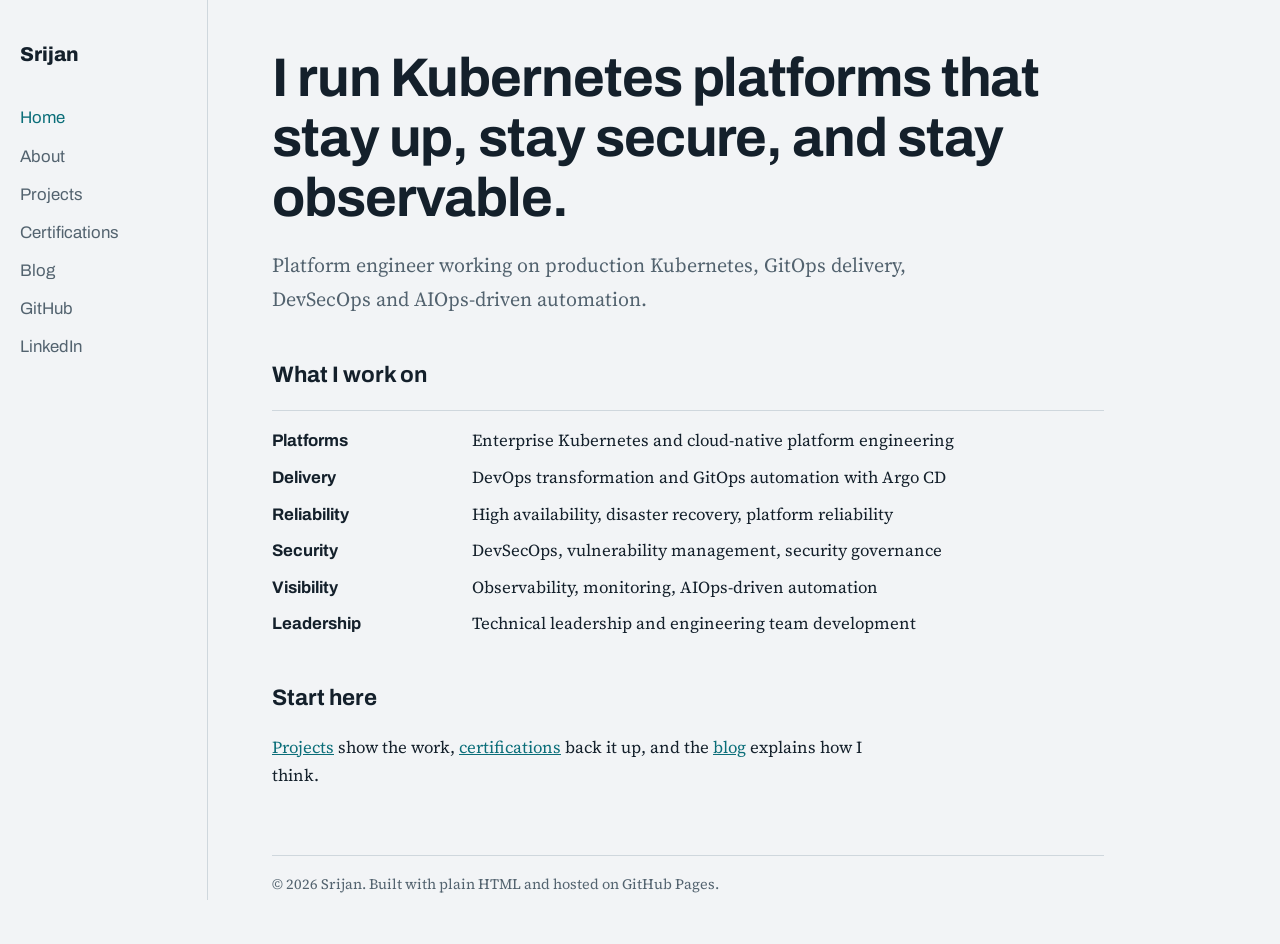
==== index.html @ 69134b44 "srijan-site" ====
<!DOCTYPE html>
<html lang="en"><head><meta charset="UTF-8"><meta name="viewport" content="width=device-width, initial-scale=1">
<title>Home | Srijan</title><meta name="description" content="Srijan: platform engineer focused on Kubernetes, GitOps, DevSecOps and observability.">
<link rel="preconnect" href="https://fonts.googleapis.com"><link rel="preconnect" href="https://fonts.gstatic.com" crossorigin>
<link href="https://fonts.googleapis.com/css2?family=Archivo:wght@500;700;800&family=Source+Serif+4:wght@400;600&display=swap" rel="stylesheet">
<link rel="stylesheet" href="css/style.css"></head><body>
<nav aria-label="Main"><a class="name" href="index.html">Srijan</a>
<a href="index.html" aria-current="page">Home</a><a href="about.html">About</a><a href="projects.html">Projects</a><a href="certifications.html">Certifications</a><a href="blog/kubernetes-production-upgrade.html">Blog</a>
<a href="https://github.com/srijanb40">GitHub</a><a href="https://www.linkedin.com/in/YOUR-PROFILE">LinkedIn</a></nav><main>
<h1>I run Kubernetes platforms that stay up, stay secure, and stay observable.</h1>
<p class="lead">Platform engineer working on production Kubernetes, GitOps delivery, DevSecOps and AIOps-driven automation.</p>
<h2>What I work on</h2>
<dl>
<dt>Platforms</dt><dd>Enterprise Kubernetes and cloud-native platform engineering</dd>
<dt>Delivery</dt><dd>DevOps transformation and GitOps automation with Argo CD</dd>
<dt>Reliability</dt><dd>High availability, disaster recovery, platform reliability</dd>
<dt>Security</dt><dd>DevSecOps, vulnerability management, security governance</dd>
<dt>Visibility</dt><dd>Observability, monitoring, AIOps-driven automation</dd>
<dt>Leadership</dt><dd>Technical leadership and engineering team development</dd>
</dl>
<h2>Start here</h2>
<p><a href="projects.html">Projects</a> show the work, <a href="certifications.html">certifications</a> back it up, and the <a href="blog/kubernetes-production-upgrade.html">blog</a> explains how I think.</p>
<footer>© 2026 Srijan. Built with plain HTML and hosted on GitHub Pages.</footer></main></body></html>
---- css/style.css ----
:root{--bg:#f2f4f6;--ink:#14202b;--mute:#53636f;--line:#cfd7dd;--accent:#0b6e79;--panel:#fff}
@media (prefers-color-scheme:dark){:root{--bg:#10181f;--ink:#e6edf2;--mute:#9aabb8;--line:#2a3944;--accent:#4fc3cf;--panel:#17222b}}
*{box-sizing:border-box}
html{scroll-padding-top:1rem}
body{margin:0;background:var(--bg);color:var(--ink);font:1.05rem/1.7 "Source Serif 4",Georgia,serif;display:grid;grid-template-columns:13rem minmax(0,1fr);min-height:100vh}
h1,h2,h3,nav,.meta{font-family:"Archivo","Helvetica Neue",Arial,sans-serif}
nav{position:sticky;top:0;align-self:start;height:100vh;padding:2rem 1.25rem;border-right:1px solid var(--line)}
nav .name{font-weight:800;font-size:1.25rem;display:block;margin-bottom:1.5rem;color:var(--ink);text-decoration:none}
nav a{display:block;padding:.3rem 0;color:var(--mute);text-decoration:none}
nav a:hover,nav a[aria-current]{color:var(--accent)}
nav a:focus-visible,a:focus-visible{outline:2px solid var(--accent);outline-offset:2px}
main{padding:3rem clamp(1.25rem,5vw,4rem);max-width:60rem}
h1{font-size:clamp(2rem,5vw,3.4rem);line-height:1.1;margin:0 0 1rem;letter-spacing:-.02em}
h2{font-size:1.4rem;margin:2.5rem 0 .75rem}
h3{font-size:1.1rem;margin:0 0 .25rem}
p,li{max-width:68ch}
a{color:var(--accent)}
.lead{font-size:1.25rem;color:var(--mute)}
dl{display:grid;grid-template-columns:11rem 1fr;gap:.5rem 1.5rem;border-top:1px solid var(--line);padding-top:1rem}
dt{font-family:"Archivo",sans-serif;font-weight:700}dd{margin:0}
.item{padding:1rem 0;border-top:1px solid var(--line)}
.item p{margin:.2rem 0}
.meta{color:var(--mute);font-size:.9rem}
.tags span{display:inline-block;margin:.15rem .4rem .15rem 0;padding:.05rem .5rem;border:1px solid var(--line);border-radius:3px;font:.85rem "Archivo",sans-serif}
pre{background:var(--panel);border:1px solid var(--line);padding:1rem;overflow-x:auto;font-size:.9rem}
code{font-family:ui-monospace,Menlo,Consolas,monospace}
footer{margin-top:4rem;padding-top:1rem;border-top:1px solid var(--line);color:var(--mute);font-size:.9rem}
@media (max-width:720px){body{display:block}nav{position:static;height:auto;border:0;border-bottom:1px solid var(--line);display:flex;flex-wrap:wrap;gap:.25rem 1rem;padding:1rem}nav .name{width:100%;margin:0}dl{grid-template-columns:1fr}}
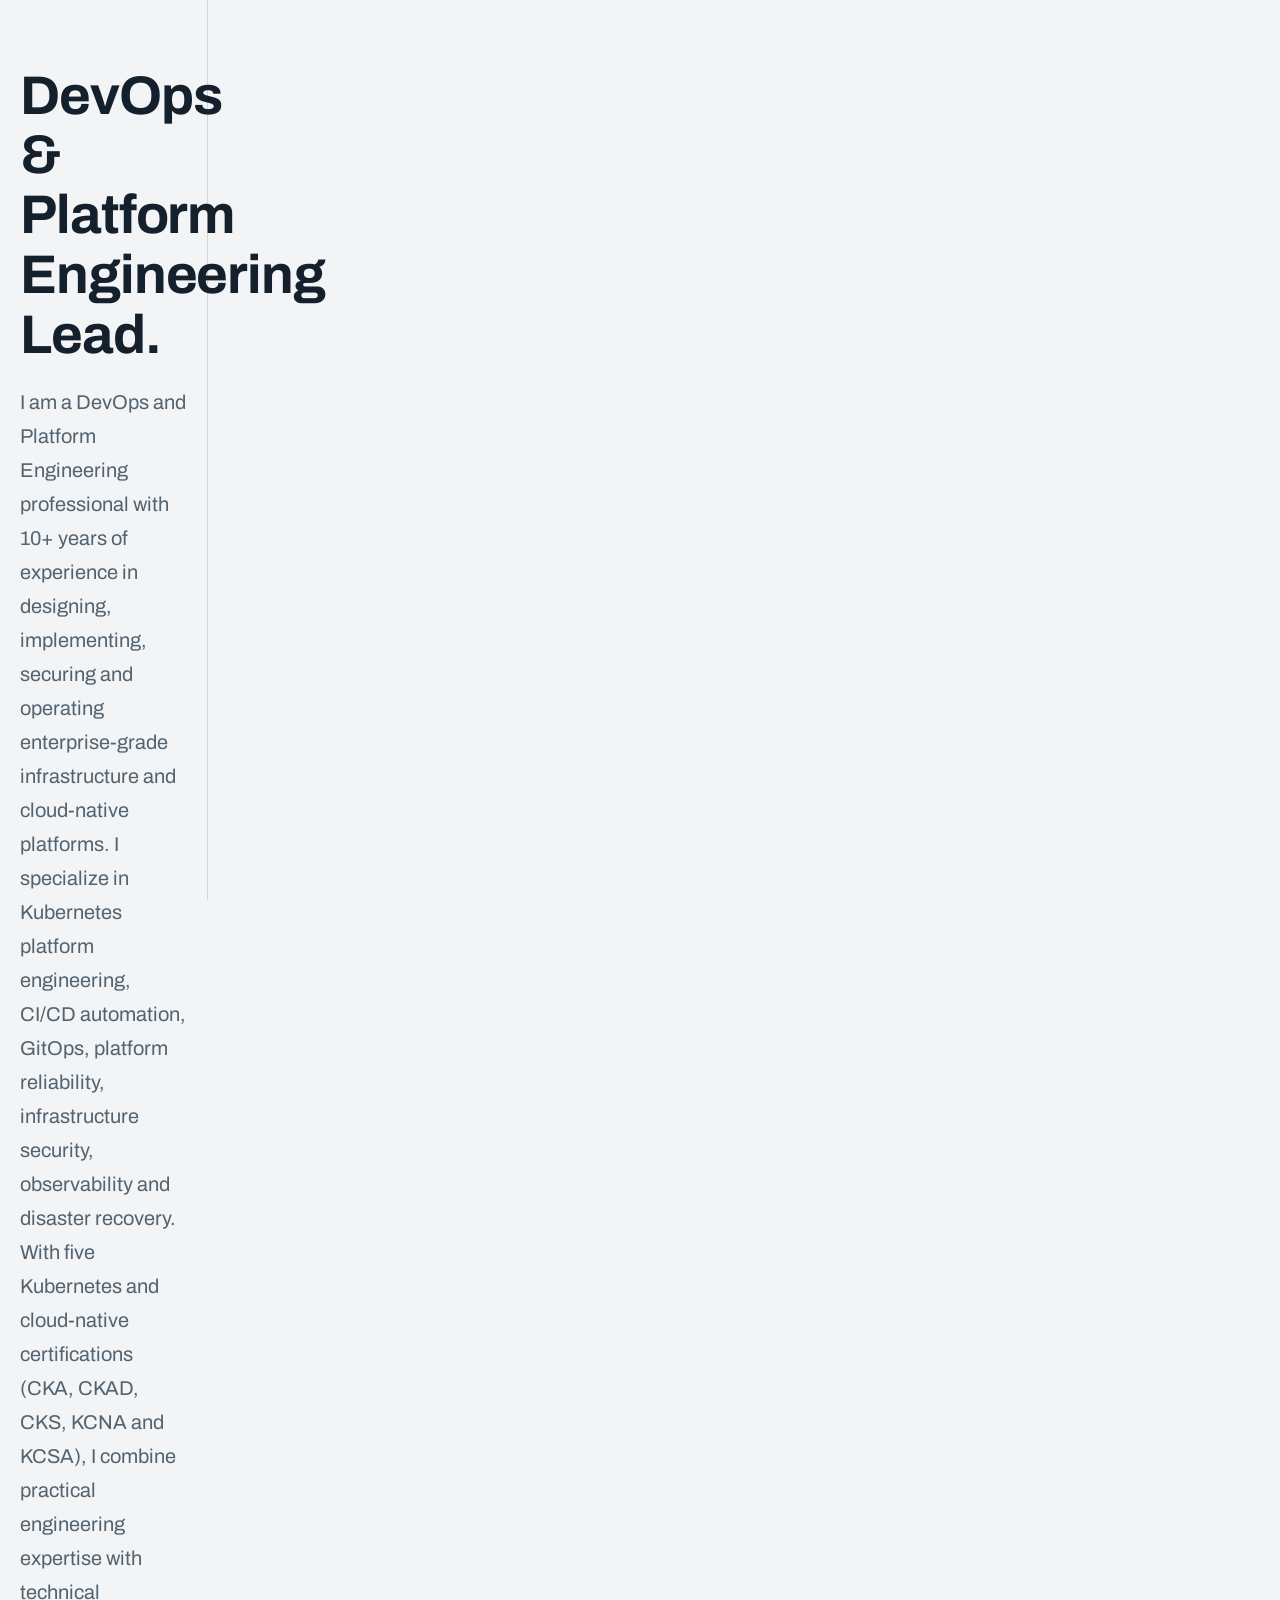
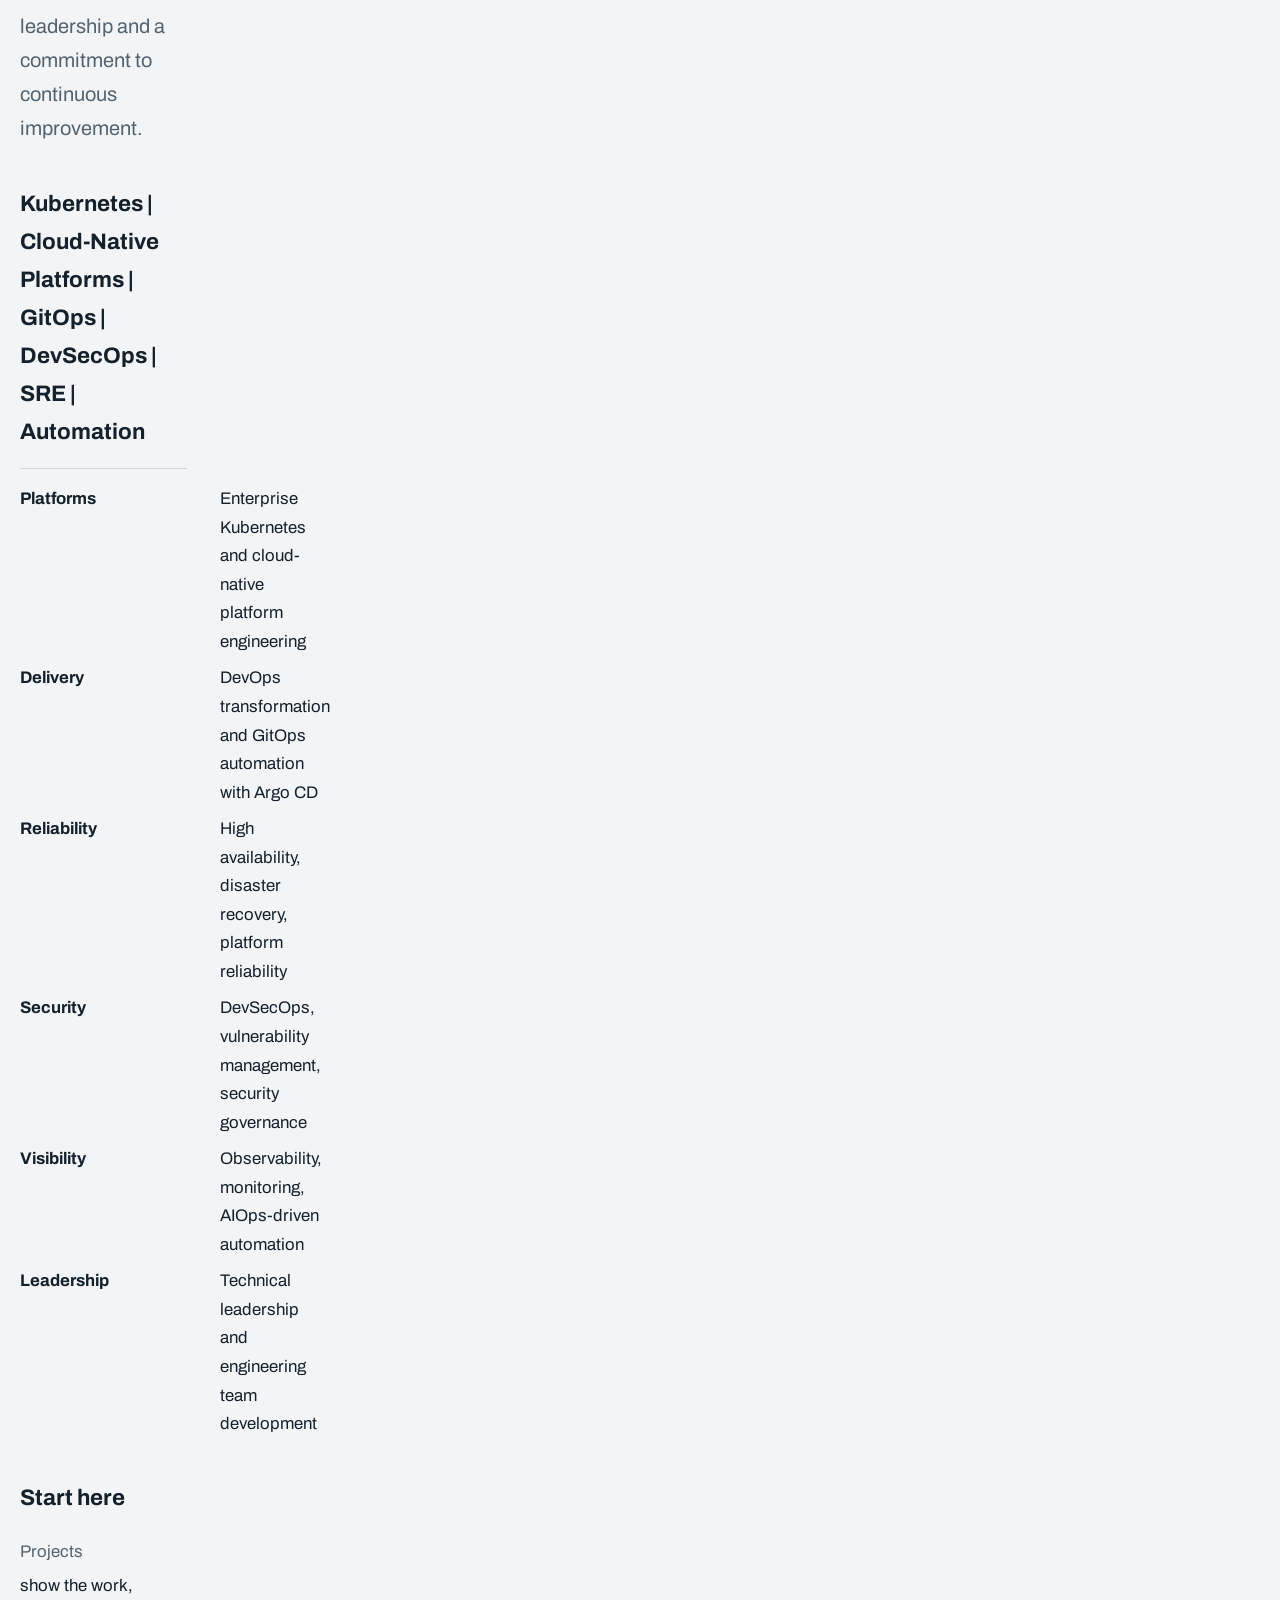
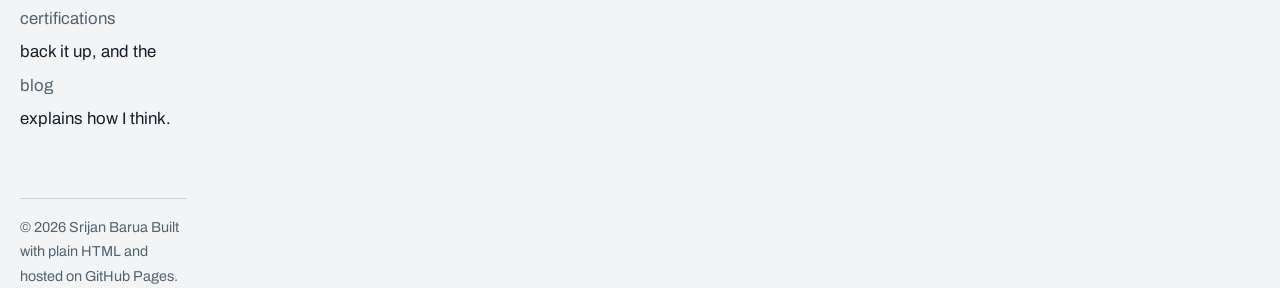
==== commit 6317992b: "srijan-site" ====
--- a/index.html
+++ b/index.html
@@ -1,15 +1,17 @@
 <!DOCTYPE html>
 <html lang="en"><head><meta charset="UTF-8"><meta name="viewport" content="width=device-width, initial-scale=1">
-<title>Home | Srijan</title><meta name="description" content="Srijan: platform engineer focused on Kubernetes, GitOps, DevSecOps and observability.">
+<title>Home </title><meta name="description" content="Srijan: platform engineer focused on Kubernetes, GitOps, DevSecOps and observability.">
 <link rel="preconnect" href="https://fonts.googleapis.com"><link rel="preconnect" href="https://fonts.gstatic.com" crossorigin>
 <link href="https://fonts.googleapis.com/css2?family=Archivo:wght@500;700;800&family=Source+Serif+4:wght@400;600&display=swap" rel="stylesheet">
 <link rel="stylesheet" href="css/style.css"></head><body>
-<nav aria-label="Main"><a class="name" href="index.html">Srijan</a>
-<a href="index.html" aria-current="page">Home</a><a href="about.html">About</a><a href="projects.html">Projects</a><a href="certifications.html">Certifications</a><a href="blog/kubernetes-production-upgrade.html">Blog</a>
-<a href="https://github.com/srijanb40">GitHub</a><a href="https://www.linkedin.com/in/YOUR-PROFILE">LinkedIn</a></nav><main>
-<h1>I run Kubernetes platforms that stay up, stay secure, and stay observable.</h1>
-<p class="lead">Platform engineer working on production Kubernetes, GitOps delivery, DevSecOps and AIOps-driven automation.</p>
-<h2>What I work on</h2>
+<nav aria-label="Main"><a class="name" href="index.html"></a>
+<h1>DevOps & Platform Engineering Lead.</h1>
+<p class="lead">I am a DevOps and Platform Engineering professional with 10+ years of experience in designing, implementing, securing and operating enterprise-grade infrastructure and cloud-native platforms.
+
+I specialize in Kubernetes platform engineering, CI/CD automation, GitOps, platform reliability, infrastructure security, observability and disaster recovery.
+
+With five Kubernetes and cloud-native certifications (CKA, CKAD, CKS, KCNA and KCSA), I combine practical engineering expertise with technical leadership and a commitment to continuous improvement.</p>
+<h2>Kubernetes | Cloud-Native Platforms | GitOps | DevSecOps | SRE | Automation</h2>
 <dl>
 <dt>Platforms</dt><dd>Enterprise Kubernetes and cloud-native platform engineering</dd>
 <dt>Delivery</dt><dd>DevOps transformation and GitOps automation with Argo CD</dd>
@@ -20,4 +22,5 @@
 </dl>
 <h2>Start here</h2>
 <p><a href="projects.html">Projects</a> show the work, <a href="certifications.html">certifications</a> back it up, and the <a href="blog/kubernetes-production-upgrade.html">blog</a> explains how I think.</p>
-<footer>© 2026 Srijan. Built with plain HTML and hosted on GitHub Pages.</footer></main></body></html>
+<footer>© 2026 Srijan Barua Built with plain HTML and hosted on GitHub Pages.</footer></main></body></html>
+ 
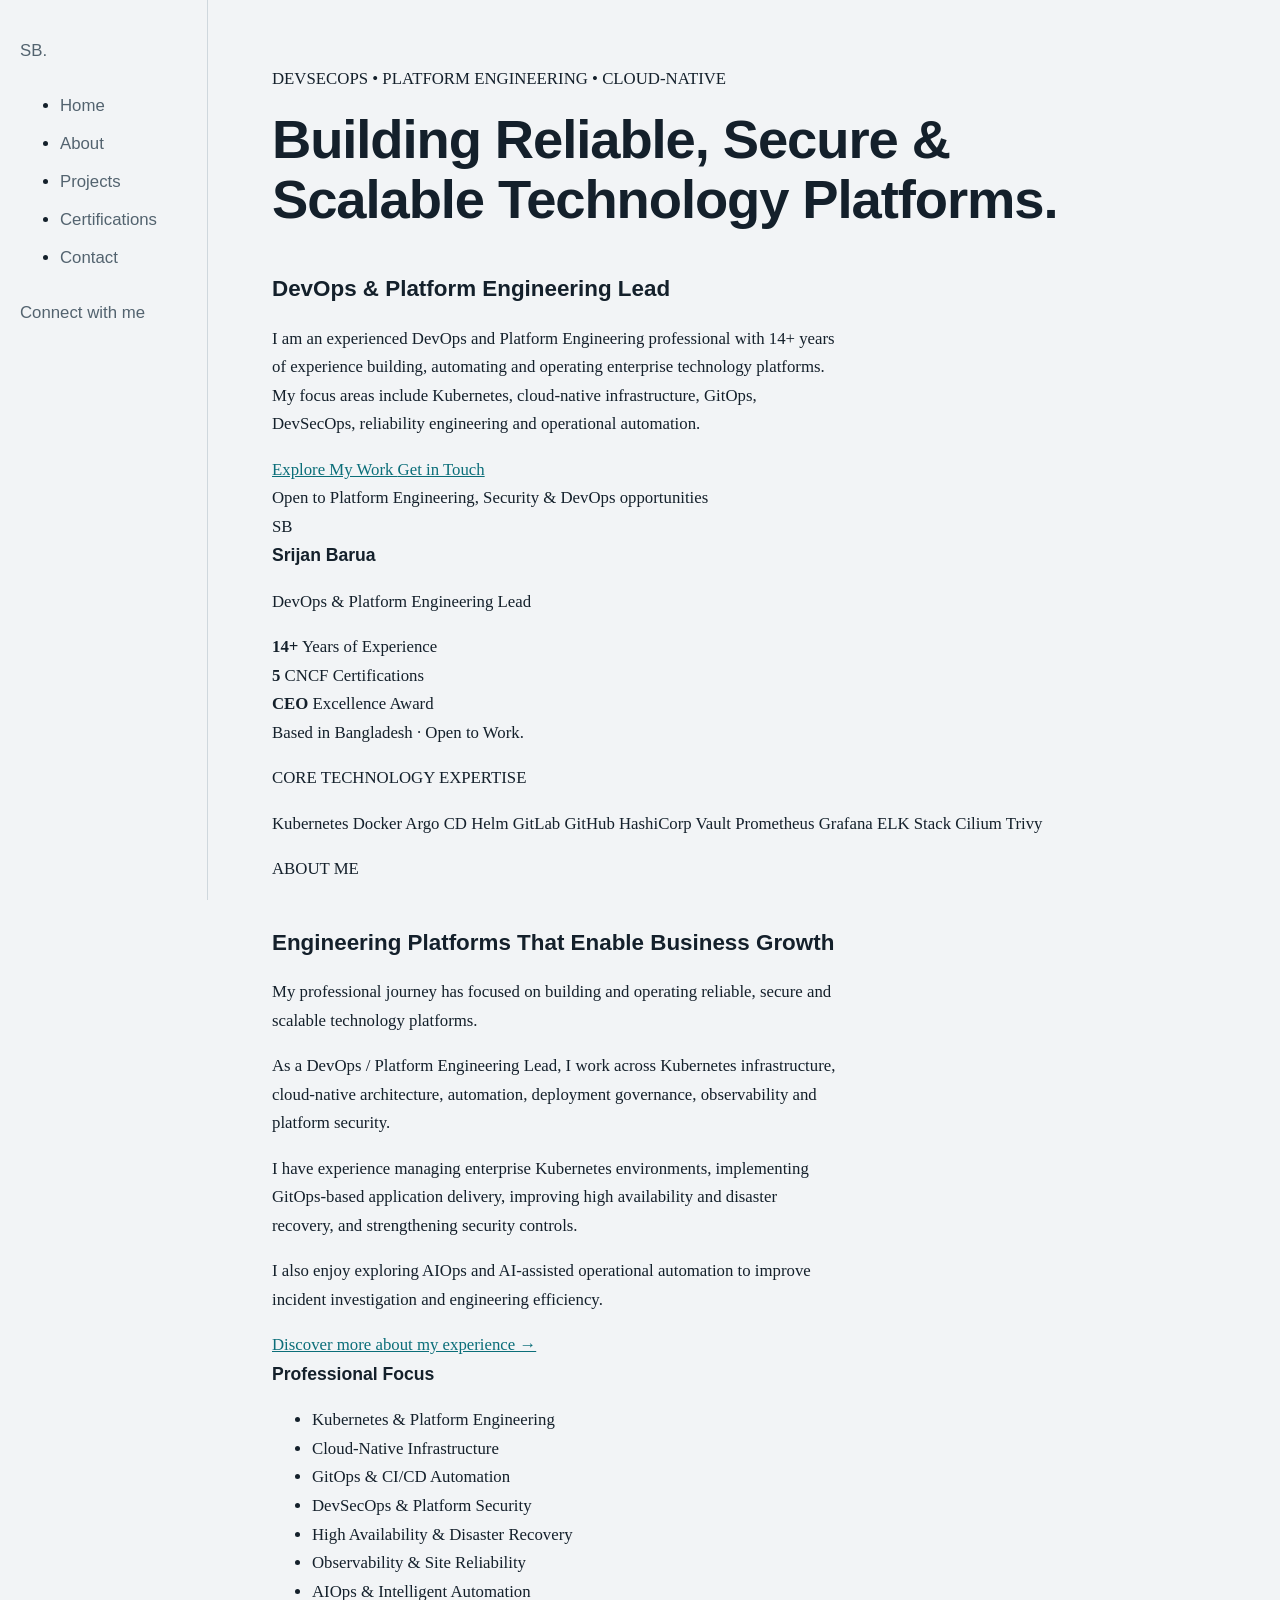
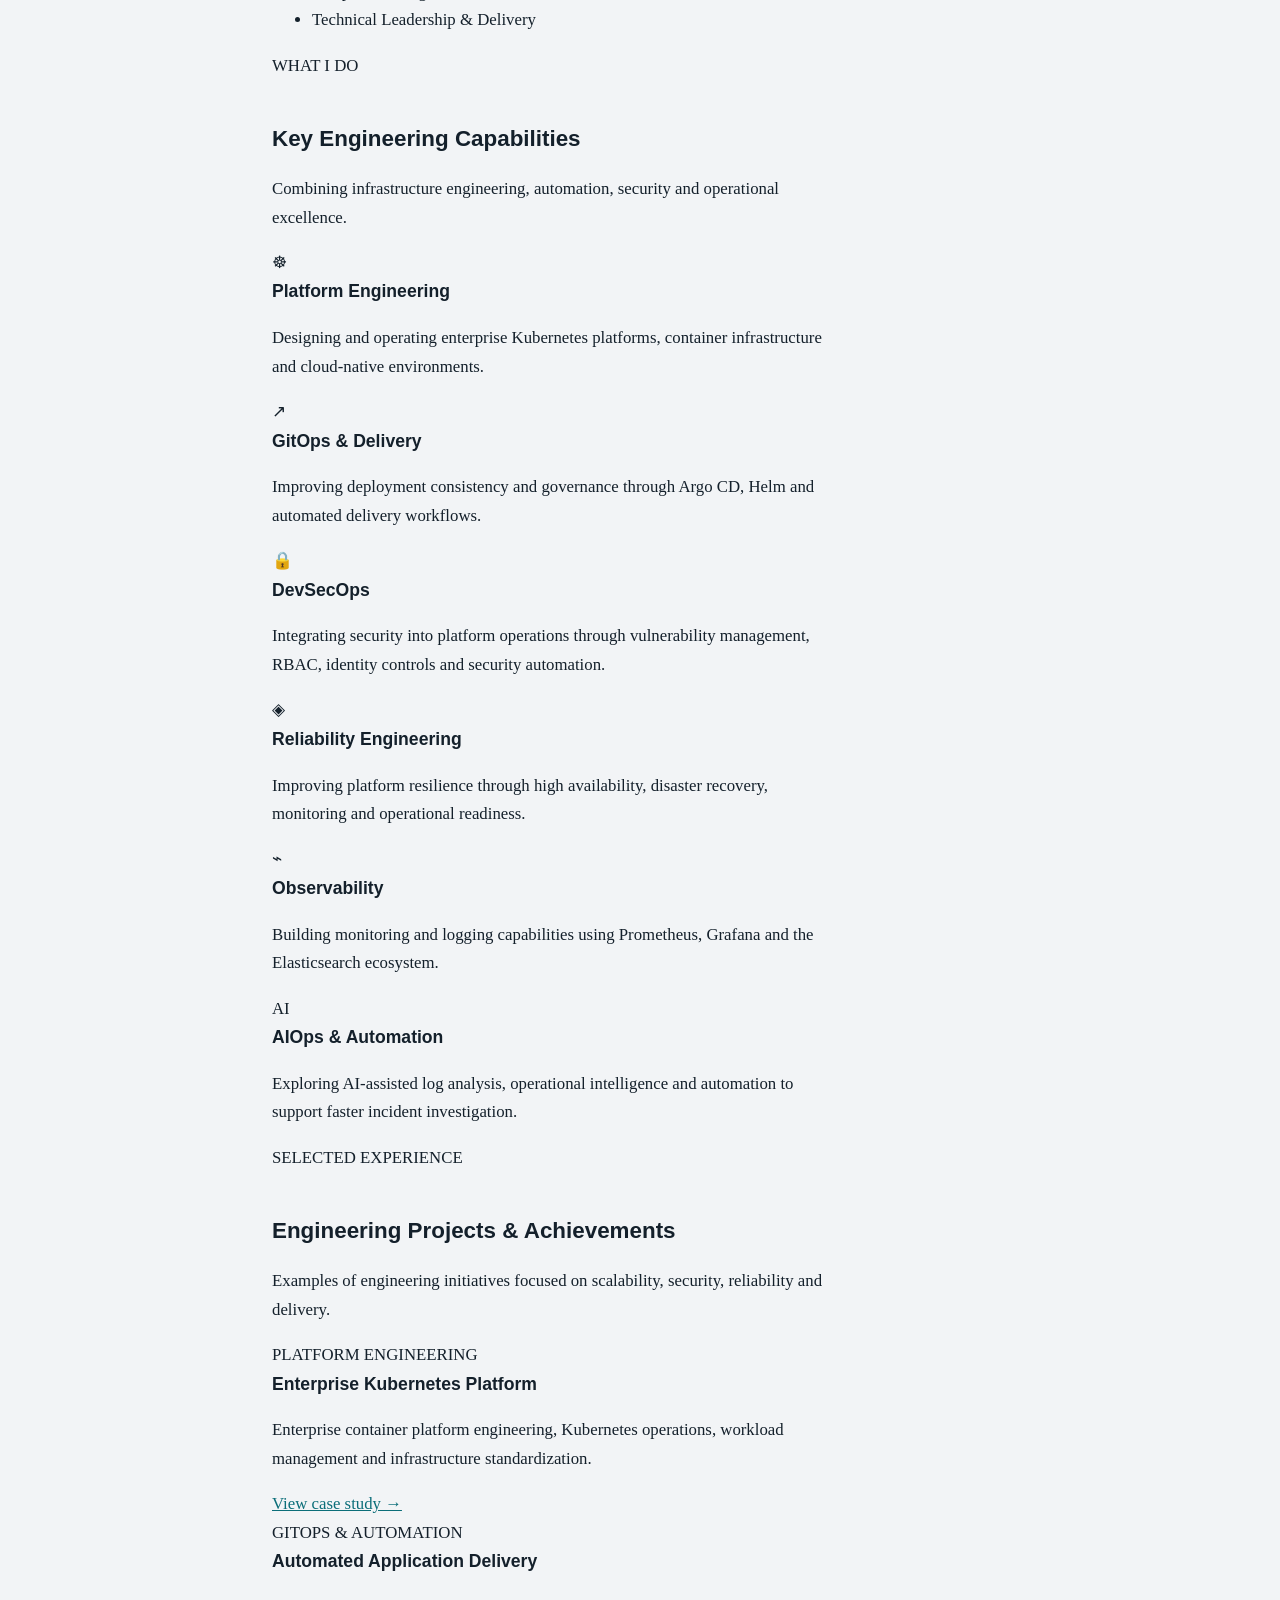
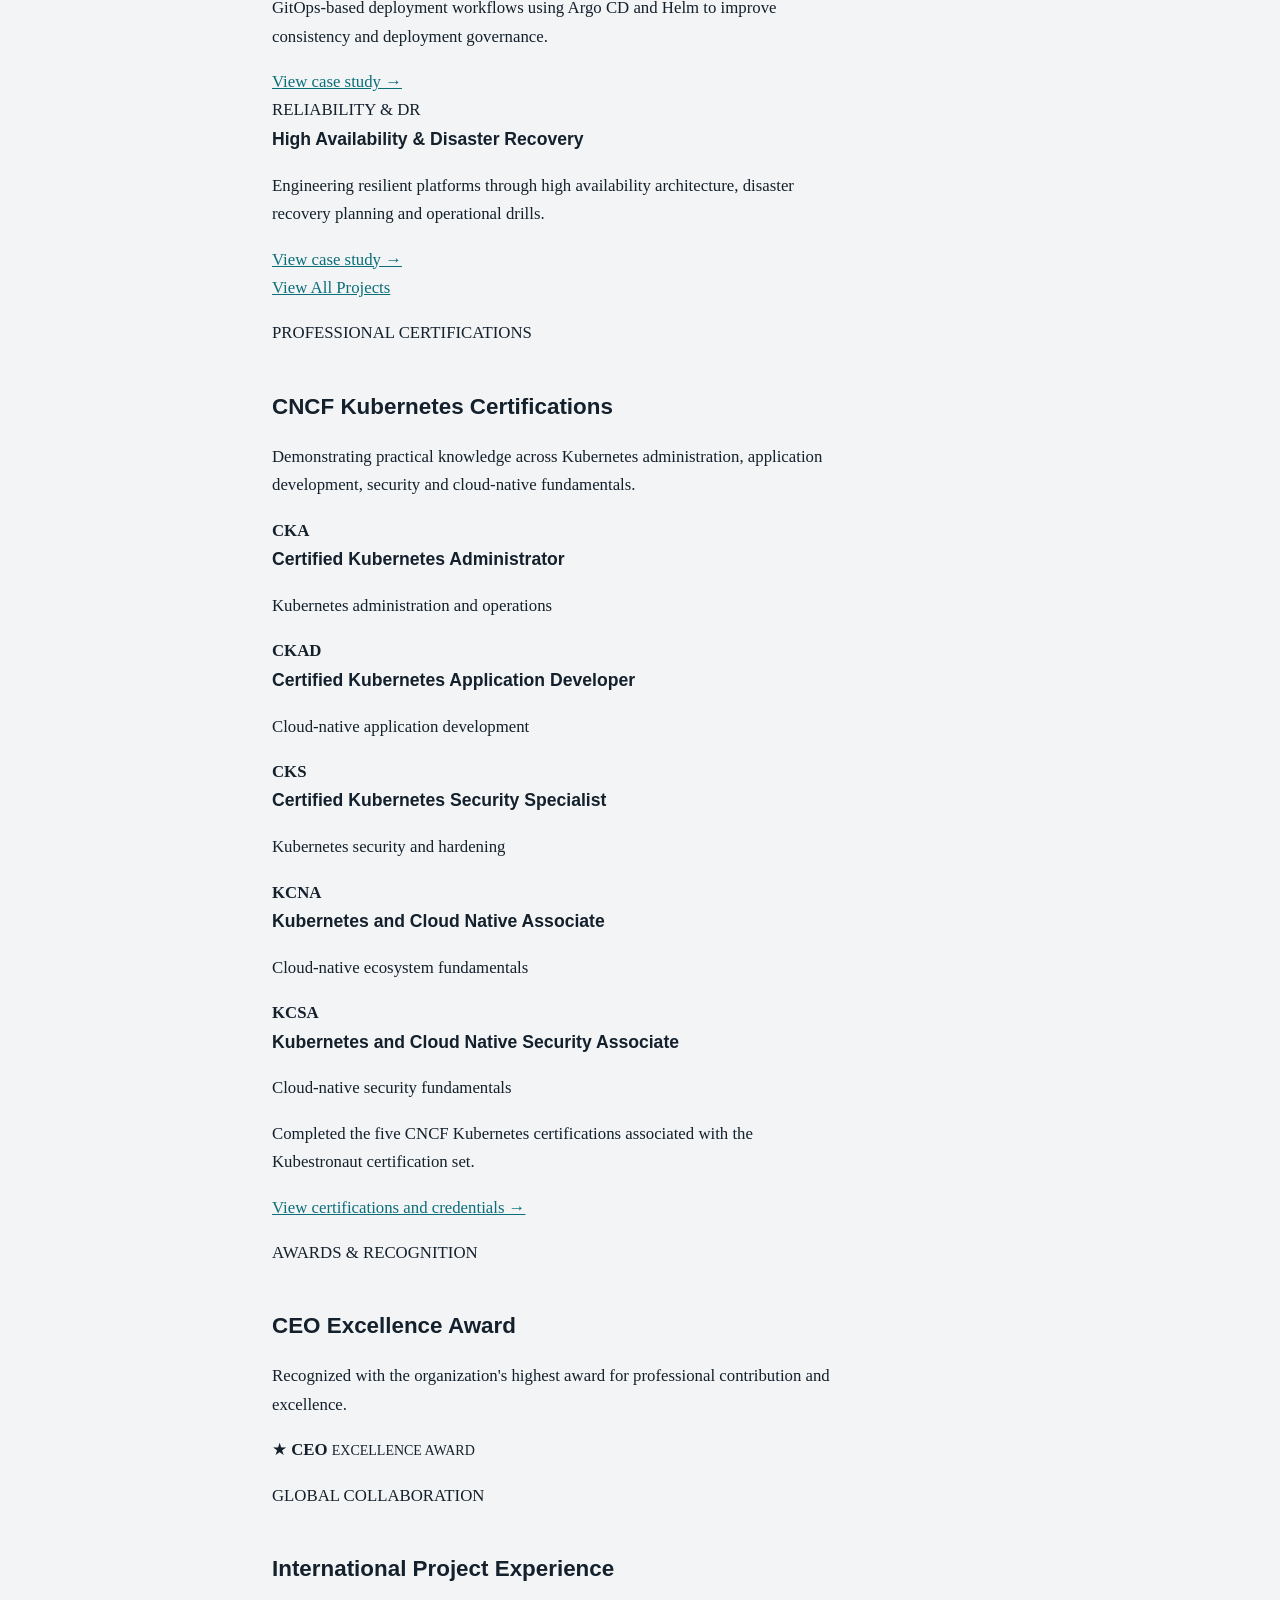
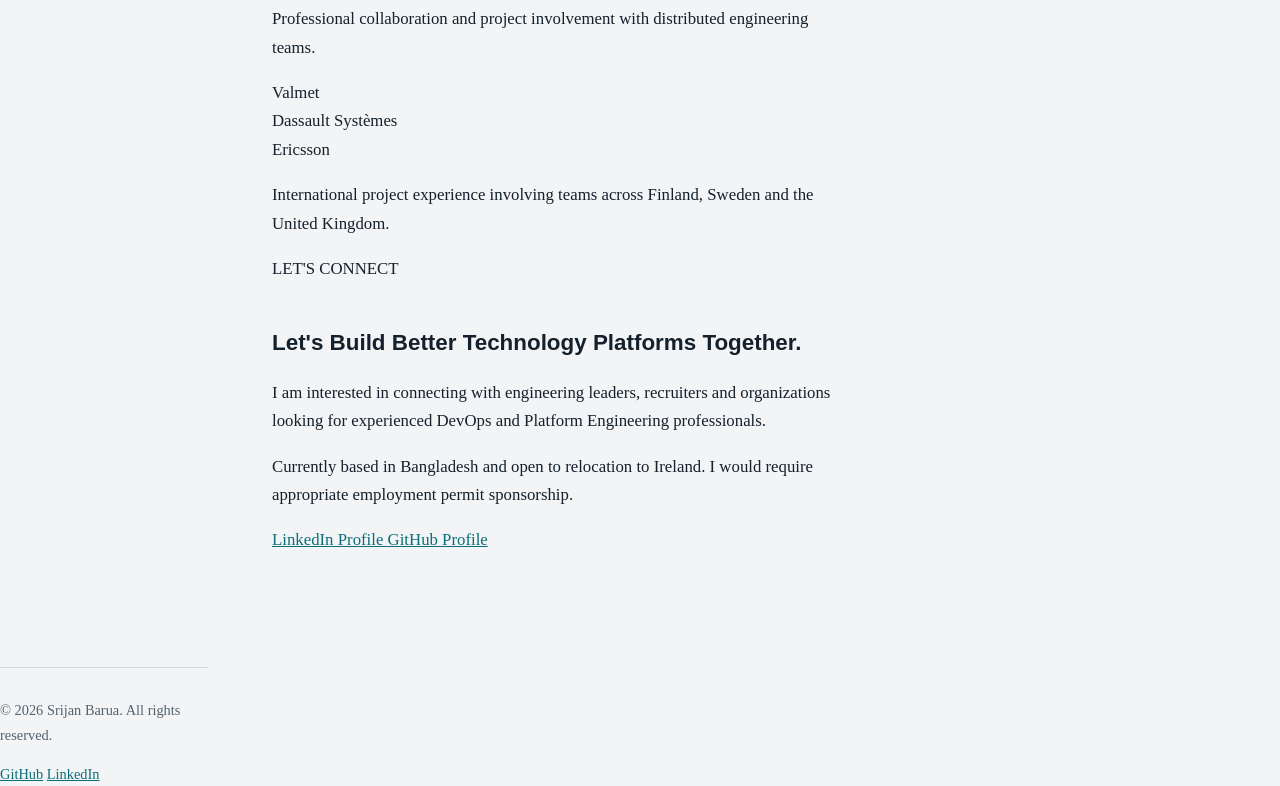
==== commit 4053aab8: "index.html" ====
--- a/index.html
+++ b/index.html
@@ -1,26 +1,549 @@
+
 <!DOCTYPE html>
-<html lang="en"><head><meta charset="UTF-8"><meta name="viewport" content="width=device-width, initial-scale=1">
-<title>Home </title><meta name="description" content="Srijan: platform engineer focused on Kubernetes, GitOps, DevSecOps and observability.">
-<link rel="preconnect" href="https://fonts.googleapis.com"><link rel="preconnect" href="https://fonts.gstatic.com" crossorigin>
-<link href="https://fonts.googleapis.com/css2?family=Archivo:wght@500;700;800&family=Source+Serif+4:wght@400;600&display=swap" rel="stylesheet">
-<link rel="stylesheet" href="css/style.css"></head><body>
-<nav aria-label="Main"><a class="name" href="index.html"></a>
-<h1>DevOps & Platform Engineering Lead.</h1>
-<p class="lead">I am a DevOps and Platform Engineering professional with 10+ years of experience in designing, implementing, securing and operating enterprise-grade infrastructure and cloud-native platforms.
-
-I specialize in Kubernetes platform engineering, CI/CD automation, GitOps, platform reliability, infrastructure security, observability and disaster recovery.
-
-With five Kubernetes and cloud-native certifications (CKA, CKAD, CKS, KCNA and KCSA), I combine practical engineering expertise with technical leadership and a commitment to continuous improvement.</p>
-<h2>Kubernetes | Cloud-Native Platforms | GitOps | DevSecOps | SRE | Automation</h2>
-<dl>
-<dt>Platforms</dt><dd>Enterprise Kubernetes and cloud-native platform engineering</dd>
-<dt>Delivery</dt><dd>DevOps transformation and GitOps automation with Argo CD</dd>
-<dt>Reliability</dt><dd>High availability, disaster recovery, platform reliability</dd>
-<dt>Security</dt><dd>DevSecOps, vulnerability management, security governance</dd>
-<dt>Visibility</dt><dd>Observability, monitoring, AIOps-driven automation</dd>
-<dt>Leadership</dt><dd>Technical leadership and engineering team development</dd>
-</dl>
-<h2>Start here</h2>
-<p><a href="projects.html">Projects</a> show the work, <a href="certifications.html">certifications</a> back it up, and the <a href="blog/kubernetes-production-upgrade.html">blog</a> explains how I think.</p>
-<footer>© 2026 Srijan Barua Built with plain HTML and hosted on GitHub Pages.</footer></main></body></html>
- +<html lang="en">
+<head>
+    <meta charset="UTF-8">
+    <meta name="viewport" content="width=device-width, initial-scale=1.0">
+
+    <title>Srijan Barua | DevOps & Platform Engineering Lead</title>
+
+    <meta name="description" content="Srijan Barua is a DevOps and Platform Engineering Lead specializing in Kubernetes, cloud-native platforms, GitOps, DevSecOps, SRE and automation.">
+
+    <meta name="keywords" content="Srijan Barua, Platform Engineering Lead, DevOps Lead, Kubernetes, GitOps, DevSecOps, SRE">
+
+    <meta name="author" content="Srijan Barua">
+
+    <meta property="og:title" content="Srijan Barua | DevOps & Platform Engineering Lead">
+    <meta property="og:description" content="Building secure, scalable and reliable cloud-native platforms.">
+    <meta property="og:type" content="website">
+    <meta property="og:url" content="https://srijanb40.github.io/">
+
+    <link rel="stylesheet" href="css/style.css">
+
+    <link rel="preconnect" href="https://fonts.googleapis.com">
+    <link rel="preconnect" href="https://fonts.gstatic.com" crossorigin>
+    <link href="https://fonts.googleapis.com/css2?family=Inter:wght@400;500;600;700;800&display=swap" rel="stylesheet">
+</head>
+
+<body>
+
+    <!-- Navigation -->
+    <header class="site-header">
+        <nav class="navbar container">
+            <a href="index.html" class="logo">SB<span>.</span></a>
+
+            <ul class="nav-links">
+                <li><a href="index.html" class="active">Home</a></li>
+                <li><a href="about.html">About</a></li>
+                <li><a href="projects.html">Projects</a></li>
+                <li><a href="certifications.html">Certifications</a></li>
+                <li><a href="#contact">Contact</a></li>
+            </ul>
+
+            <a href="https://www.linkedin.com/in/srijanbarua/"
+               class="nav-cta"
+               target="_blank"
+               rel="noopener noreferrer">
+                Connect with me
+            </a>
+        </nav>
+    </header>
+
+    <main>
+
+        <!-- Hero Section -->
+        <section class="hero">
+            <div class="container hero-grid">
+
+                <div class="hero-content">
+
+                    <p class="eyebrow">
+                        DEVSECOPS • PLATFORM ENGINEERING • CLOUD-NATIVE
+                    </p>
+
+                    <h1>
+                        Building Reliable,
+                        <span>Secure & Scalable</span>
+                        Technology Platforms.
+                    </h1>
+
+                    <h2>
+                        DevOps & Platform Engineering Lead
+                    </h2>
+
+                    <p class="hero-description">
+                        I am an experienced DevOps and Platform Engineering
+                        professional with 14+ years of experience building,
+                        automating and operating enterprise technology platforms.
+                        My focus areas include Kubernetes, cloud-native
+                        infrastructure, GitOps, DevSecOps, reliability
+                        engineering and operational automation.
+                    </p>
+
+                    <div class="hero-actions">
+                        <a href="projects.html" class="btn btn-primary">
+                            Explore My Work
+                        </a>
+
+                        <a href="#contact" class="btn btn-secondary">
+                            Get in Touch
+                        </a>
+                    </div>
+
+                    <div class="availability">
+                        <span class="status-dot"></span>
+                        Open to Platform Engineering, Security & DevOps opportunities
+                    </div>
+
+                </div>
+
+                <div class="hero-card">
+                    <div class="profile-card">
+
+                        <div class="profile-initials">SB</div>
+
+                        <h3>Srijan Barua</h3>
+
+                        <p>DevOps & Platform Engineering Lead</p>
+
+                        <div class="profile-divider"></div>
+
+                        <div class="profile-stat">
+                            <strong>14+</strong>
+                            <span>Years of Experience</span>
+                        </div>
+
+                        <div class="profile-stat">
+                            <strong>5</strong>
+                            <span>CNCF Certifications</span>
+                        </div>
+
+                        <div class="profile-stat">
+                            <strong>CEO</strong>
+                            <span>Excellence Award</span>
+                        </div>
+
+                        <div class="profile-location">
+                            Based in Bangladesh · Open to Work.
+                        </div>
+
+                    </div>
+                </div>
+
+            </div>
+        </section>
+
+        <!-- Technology Stack -->
+        <section class="technology-section">
+            <div class="container">
+
+                <p class="section-label">CORE TECHNOLOGY EXPERTISE</p>
+
+                <div class="technology-list">
+                    <span>Kubernetes</span>
+                    <span>Docker</span>
+                    <span>Argo CD</span>
+                    <span>Helm</span>
+                    <span>GitLab</span>
+                    <span>GitHub</span>
+                    <span>HashiCorp Vault</span>
+                    <span>Prometheus</span>
+                    <span>Grafana</span>
+                    <span>ELK Stack</span>
+                    <span>Cilium</span>
+                    <span>Trivy</span>
+                </div>
+
+            </div>
+        </section>
+
+        <!-- About Section -->
+        <section class="section" id="about">
+            <div class="container">
+
+                <div class="section-heading">
+                    <p class="section-label">ABOUT ME</p>
+                    <h2>Engineering Platforms That Enable Business Growth</h2>
+                    <p>
+                        My professional journey has focused on building and
+                        operating reliable, secure and scalable technology
+                        platforms.
+                    </p>
+                </div>
+
+                <div class="about-grid">
+
+                    <div class="about-text">
+                        <p>
+                            As a DevOps / Platform Engineering Lead, I work
+                            across Kubernetes infrastructure, cloud-native
+                            architecture, automation, deployment governance,
+                            observability and platform security.
+                        </p>
+
+                        <p>
+                            I have experience managing enterprise Kubernetes
+                            environments, implementing GitOps-based application
+                            delivery, improving high availability and disaster
+                            recovery, and strengthening security controls.
+                        </p>
+
+                        <p>
+                            I also enjoy exploring AIOps and AI-assisted
+                            operational automation to improve incident
+                            investigation and engineering efficiency.
+                        </p>
+
+                        <a href="about.html" class="text-link">
+                            Discover more about my experience →
+                        </a>
+                    </div>
+
+                    <div class="expertise-card">
+                        <h3>Professional Focus</h3>
+
+                        <ul>
+                            <li>Kubernetes & Platform Engineering</li>
+                            <li>Cloud-Native Infrastructure</li>
+                            <li>GitOps & CI/CD Automation</li>
+                            <li>DevSecOps & Platform Security</li>
+                            <li>High Availability & Disaster Recovery</li>
+                            <li>Observability & Site Reliability</li>
+                            <li>AIOps & Intelligent Automation</li>
+                            <li>Technical Leadership & Delivery</li>
+                        </ul>
+                    </div>
+
+                </div>
+
+            </div>
+        </section>
+
+        <!-- What I Do -->
+        <section class="section section-dark">
+            <div class="container">
+
+                <div class="section-heading">
+                    <p class="section-label">WHAT I DO</p>
+                    <h2>Key Engineering Capabilities</h2>
+                    <p>
+                        Combining infrastructure engineering, automation,
+                        security and operational excellence.
+                    </p>
+                </div>
+
+                <div class="capability-grid">
+
+                    <article class="capability-card">
+                        <div class="capability-icon">☸</div>
+                        <h3>Platform Engineering</h3>
+                        <p>
+                            Designing and operating enterprise Kubernetes
+                            platforms, container infrastructure and
+                            cloud-native environments.
+                        </p>
+                    </article>
+
+                    <article class="capability-card">
+                        <div class="capability-icon">↗</div>
+                        <h3>GitOps & Delivery</h3>
+                        <p>
+                            Improving deployment consistency and governance
+                            through Argo CD, Helm and automated delivery
+                            workflows.
+                        </p>
+                    </article>
+
+                    <article class="capability-card">
+                        <div class="capability-icon">🔒</div>
+                        <h3>DevSecOps</h3>
+                        <p>
+                            Integrating security into platform operations
+                            through vulnerability management, RBAC,
+                            identity controls and security automation.
+                        </p>
+                    </article>
+
+                    <article class="capability-card">
+                        <div class="capability-icon">◈</div>
+                        <h3>Reliability Engineering</h3>
+                        <p>
+                            Improving platform resilience through high
+                            availability, disaster recovery, monitoring
+                            and operational readiness.
+                        </p>
+                    </article>
+
+                    <article class="capability-card">
+                        <div class="capability-icon">⌁</div>
+                        <h3>Observability</h3>
+                        <p>
+                            Building monitoring and logging capabilities
+                            using Prometheus, Grafana and the
+                            Elasticsearch ecosystem.
+                        </p>
+                    </article>
+
+                    <article class="capability-card">
+                        <div class="capability-icon">AI</div>
+                        <h3>AIOps & Automation</h3>
+                        <p>
+                            Exploring AI-assisted log analysis, operational
+                            intelligence and automation to support
+                            faster incident investigation.
+                        </p>
+                    </article>
+
+                </div>
+
+            </div>
+        </section>
+
+        <!-- Featured Projects -->
+        <section class="section" id="projects">
+            <div class="container">
+
+                <div class="section-heading">
+                    <p class="section-label">SELECTED EXPERIENCE</p>
+                    <h2>Engineering Projects & Achievements</h2>
+                    <p>
+                        Examples of engineering initiatives focused on
+                        scalability, security, reliability and delivery.
+                    </p>
+                </div>
+
+                <div class="project-grid">
+
+                    <article class="project-card">
+                        <span class="project-category">PLATFORM ENGINEERING</span>
+                        <h3>Enterprise Kubernetes Platform</h3>
+                        <p>
+                            Enterprise container platform engineering,
+                            Kubernetes operations, workload management
+                            and infrastructure standardization.
+                        </p>
+                        <a href="projects.html">View case study →</a>
+                    </article>
+
+                    <article class="project-card">
+                        <span class="project-category">GITOPS & AUTOMATION</span>
+                        <h3>Automated Application Delivery</h3>
+                        <p>
+                            GitOps-based deployment workflows using
+                            Argo CD and Helm to improve consistency
+                            and deployment governance.
+                        </p>
+                        <a href="projects.html">View case study →</a>
+                    </article>
+
+                    <article class="project-card">
+                        <span class="project-category">RELIABILITY & DR</span>
+                        <h3>High Availability & Disaster Recovery</h3>
+                        <p>
+                            Engineering resilient platforms through
+                            high availability architecture, disaster
+                            recovery planning and operational drills.
+                        </p>
+                        <a href="projects.html">View case study →</a>
+                    </article>
+
+                </div>
+
+                <div class="center-action">
+                    <a href="projects.html" class="btn btn-secondary">
+                        View All Projects
+                    </a>
+                </div>
+
+            </div>
+        </section>
+
+        <!-- Certifications -->
+        <section class="section section-dark" id="certifications">
+            <div class="container">
+
+                <div class="section-heading">
+                    <p class="section-label">PROFESSIONAL CERTIFICATIONS</p>
+                    <h2>CNCF Kubernetes Certifications</h2>
+                    <p>
+                        Demonstrating practical knowledge across Kubernetes
+                        administration, application development, security
+                        and cloud-native fundamentals.
+                    </p>
+                </div>
+
+                <div class="certification-grid">
+
+                    <div class="cert-card">
+                        <strong>CKA</strong>
+                        <h3>Certified Kubernetes Administrator</h3>
+                        <p>Kubernetes administration and operations</p>
+                    </div>
+
+                    <div class="cert-card">
+                        <strong>CKAD</strong>
+                        <h3>Certified Kubernetes Application Developer</h3>
+                        <p>Cloud-native application development</p>
+                    </div>
+
+                    <div class="cert-card">
+                        <strong>CKS</strong>
+                        <h3>Certified Kubernetes Security Specialist</h3>
+                        <p>Kubernetes security and hardening</p>
+                    </div>
+
+                    <div class="cert-card">
+                        <strong>KCNA</strong>
+                        <h3>Kubernetes and Cloud Native Associate</h3>
+                        <p>Cloud-native ecosystem fundamentals</p>
+                    </div>
+
+                    <div class="cert-card">
+                        <strong>KCSA</strong>
+                        <h3>Kubernetes and Cloud Native Security Associate</h3>
+                        <p>Cloud-native security fundamentals</p>
+                    </div>
+
+                </div>
+
+                <div class="certification-note">
+                    <p>
+                        Completed the five CNCF Kubernetes certifications
+                        associated with the Kubestronaut certification set.
+                    </p>
+
+                    <a href="certifications.html" class="text-link">
+                        View certifications and credentials →
+                    </a>
+                </div>
+
+            </div>
+        </section>
+
+        <!-- Recognition -->
+        <section class="section">
+            <div class="container recognition">
+
+                <div>
+                    <p class="section-label">AWARDS & RECOGNITION</p>
+                    <h2>CEO Excellence Award</h2>
+                    <p>
+                        Recognized with the organization's highest award
+                        for professional contribution and excellence.
+                    </p>
+                </div>
+
+                <div class="award-symbol">
+                    <span>★</span>
+                    <strong>CEO</strong>
+                    <small>EXCELLENCE AWARD</small>
+                </div>
+
+            </div>
+        </section>
+
+        <!-- International Experience -->
+        <section class="section section-dark">
+            <div class="container">
+
+                <div class="section-heading">
+                    <p class="section-label">GLOBAL COLLABORATION</p>
+                    <h2>International Project Experience</h2>
+                    <p>
+                        Professional collaboration and project involvement
+                        with distributed engineering teams.
+                    </p>
+                </div>
+
+                <div class="international-content">
+                    <div class="company-name">Valmet</div>
+                    <div class="company-name">Dassault Systèmes</div>
+                    <div class="company-name">Ericsson</div>
+                </div>
+
+                <p class="international-description">
+                    International project experience involving teams
+                    across Finland, Sweden and the United Kingdom.
+                </p>
+
+            </div>
+        </section>
+
+        <!-- Contact -->
+        <section class="section contact-section" id="contact">
+            <div class="container">
+
+                <div class="contact-content">
+                    <p class="section-label">LET'S CONNECT</p>
+
+                    <h2>
+                        Let's Build Better Technology Platforms Together.
+                    </h2>
+
+                    <p>
+                        I am interested in connecting with engineering
+                        leaders, recruiters and organizations looking
+                        for experienced DevOps and Platform Engineering
+                        professionals.
+                    </p>
+
+                    <p class="relocation-note">
+                        Currently based in Bangladesh and open to
+                        relocation to Ireland. I would require appropriate
+                        employment permit sponsorship.
+                    </p>
+
+                    <div class="contact-actions">
+
+                        <a href="https://www.linkedin.com/in/srijanbarua/"
+                           target="_blank"
+                           rel="noopener noreferrer"
+                           class="btn btn-primary">
+                            LinkedIn Profile
+                        </a>
+
+                        <a href="https://github.com/srijanb40"
+                           target="_blank"
+                           rel="noopener noreferrer"
+                           class="btn btn-secondary">
+                            GitHub Profile
+                        </a>
+
+                    </div>
+
+                </div>
+
+            </div>
+        </section>
+
+    </main>
+
+    <!-- Footer -->
+    <footer class="site-footer">
+        <div class="container footer-content">
+
+            <p>
+                © <span id="current-year">2026</span>
+                Srijan Barua. All rights reserved.
+            </p>
+
+            <div class="footer-links">
+                <a href="https://github.com/srijanb40"
+                   target="_blank"
+                   rel="noopener noreferrer">GitHub</a>
+
+                <a href="https://www.linkedin.com/in/srijanbarua/"
+                   target="_blank"
+                   rel="noopener noreferrer">LinkedIn</a>
+            </div>
+
+        </div>
+    </footer>
+
+    <script>
+        document.getElementById("current-year").textContent =
+            new Date().getFullYear();
+    </script>
+
+</body>
+</html>
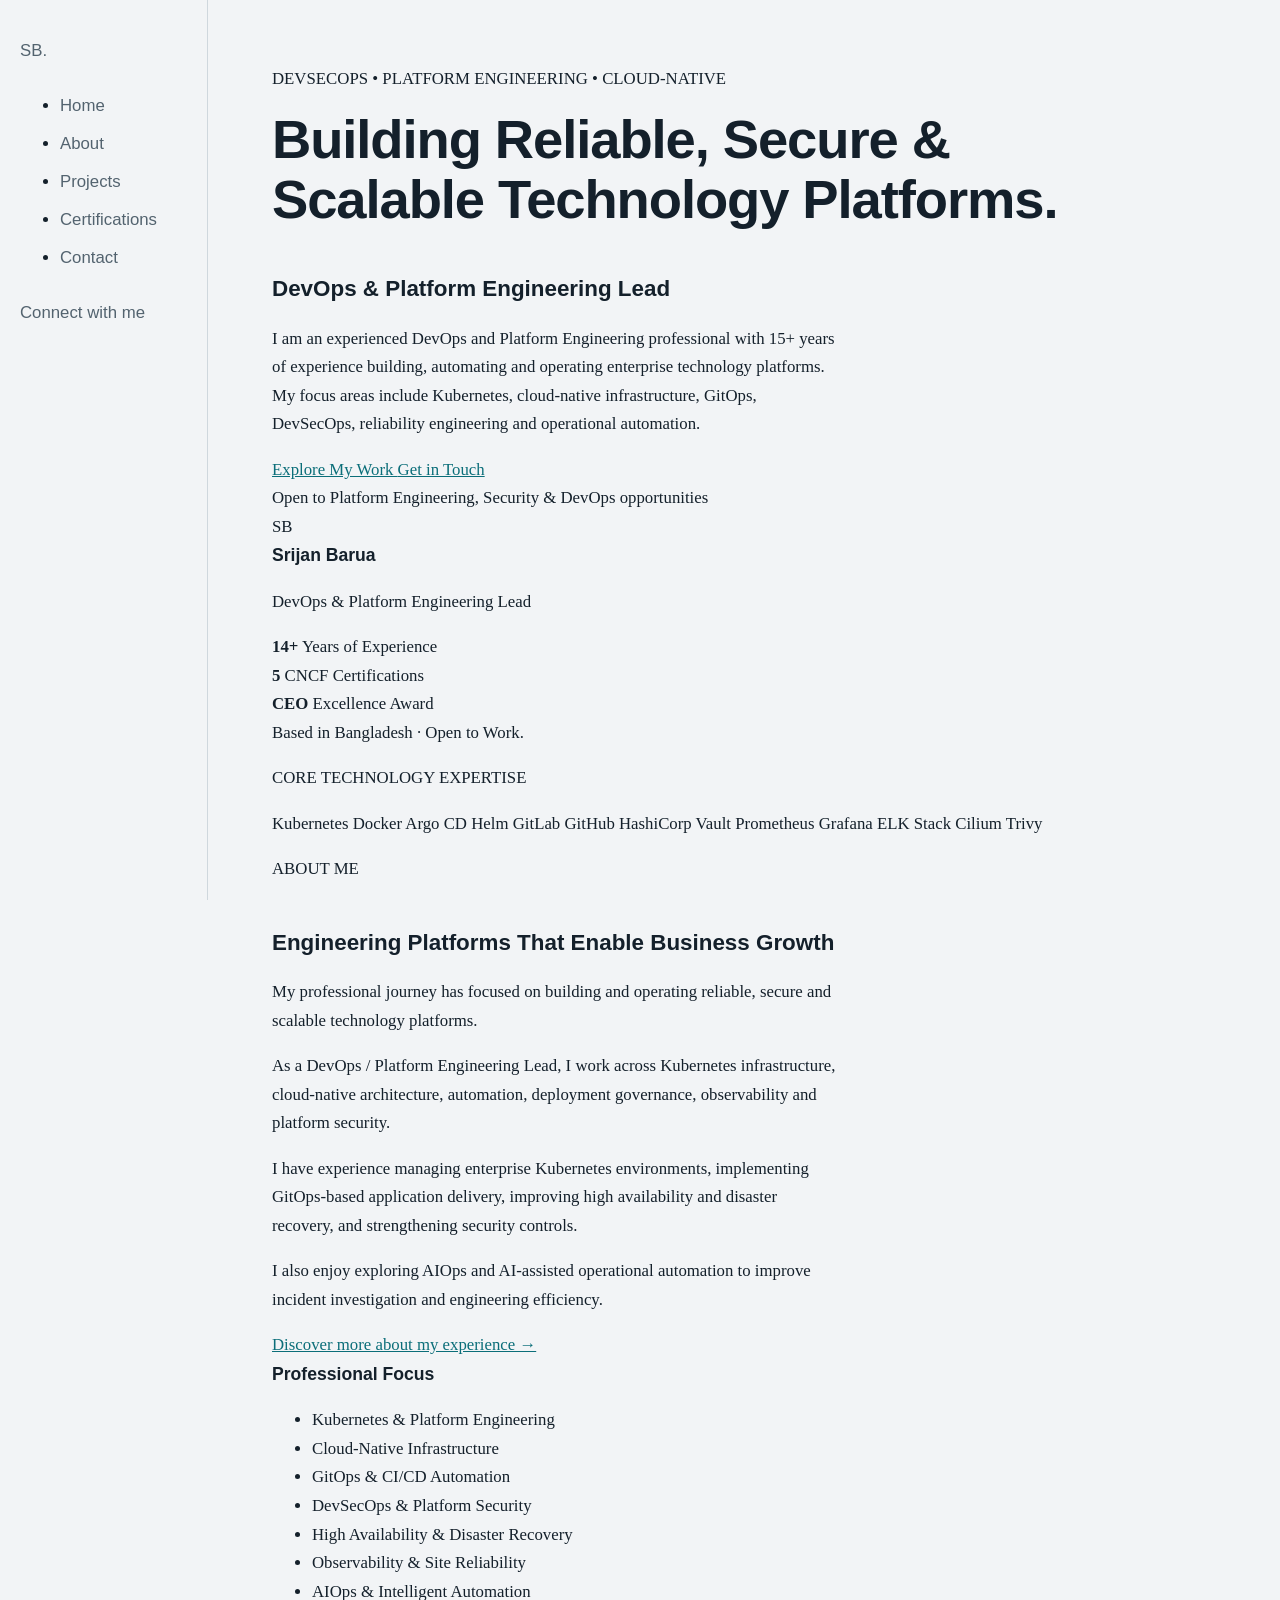
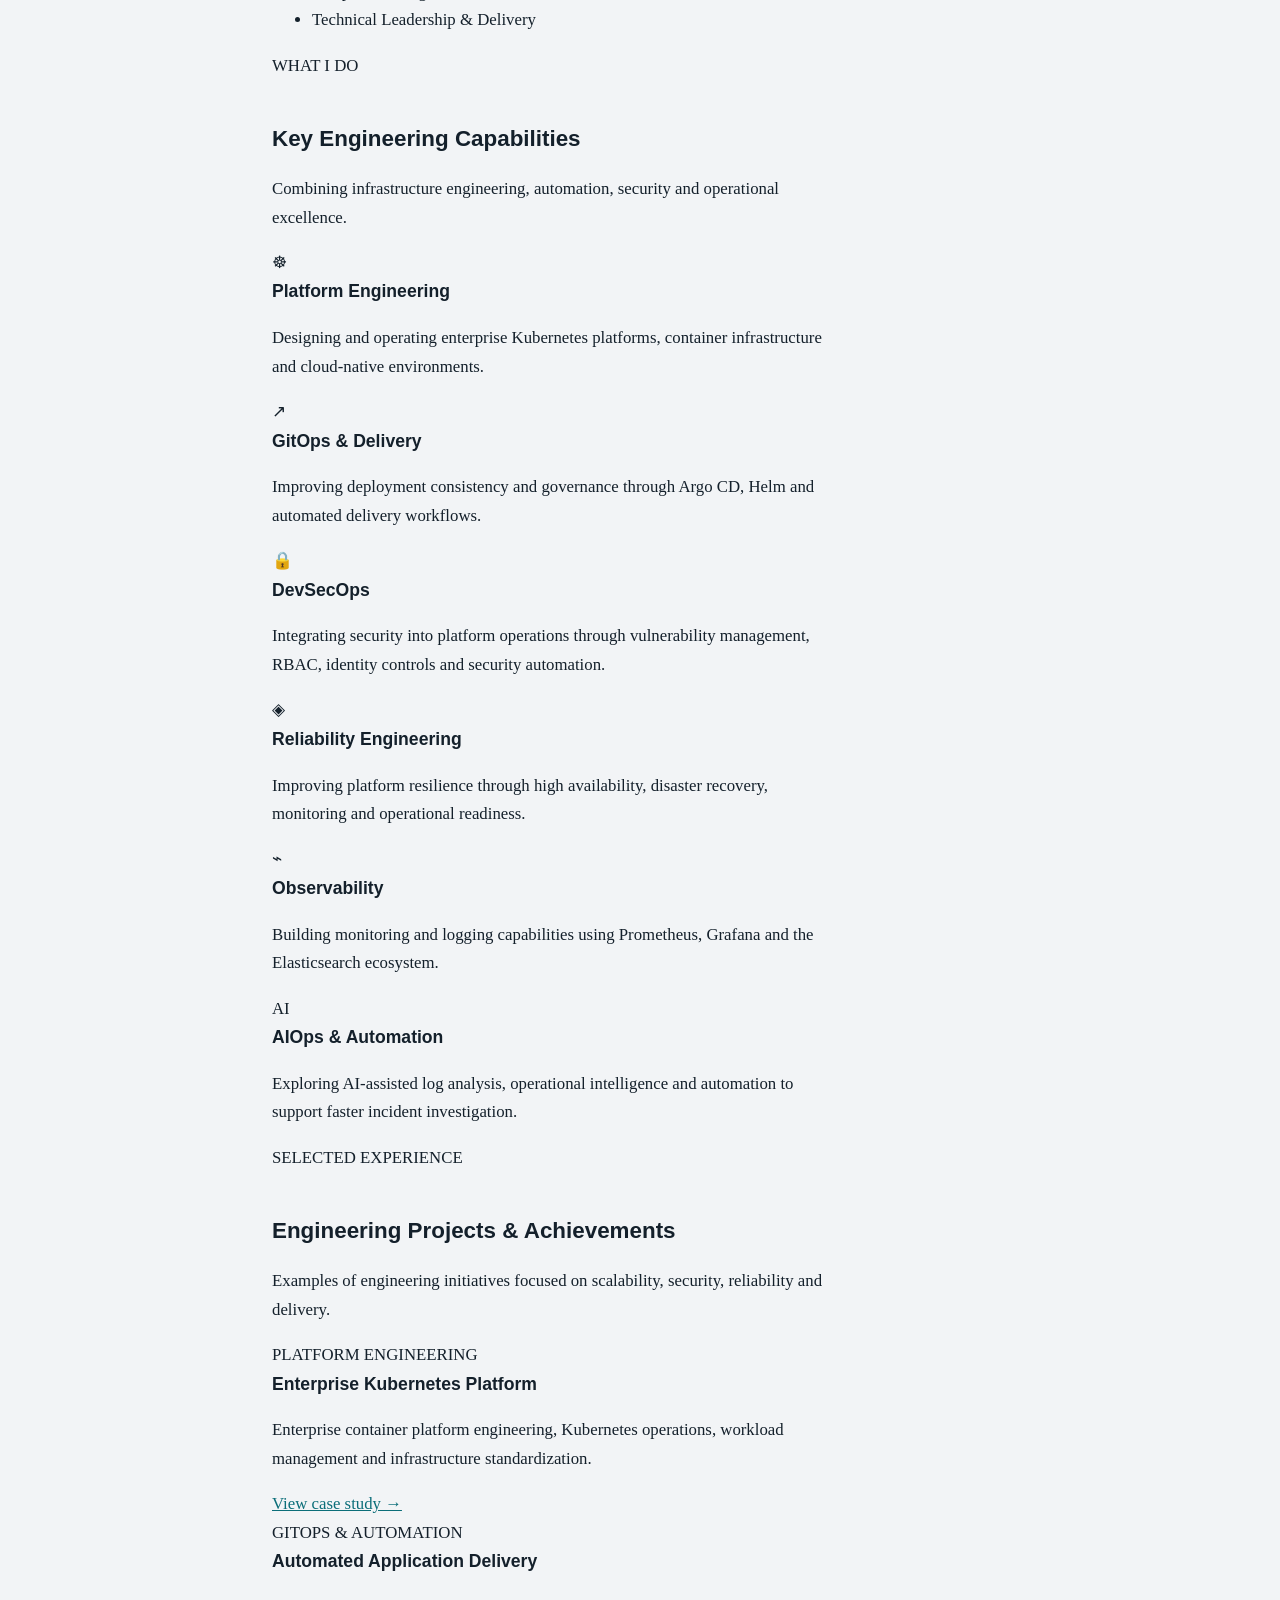
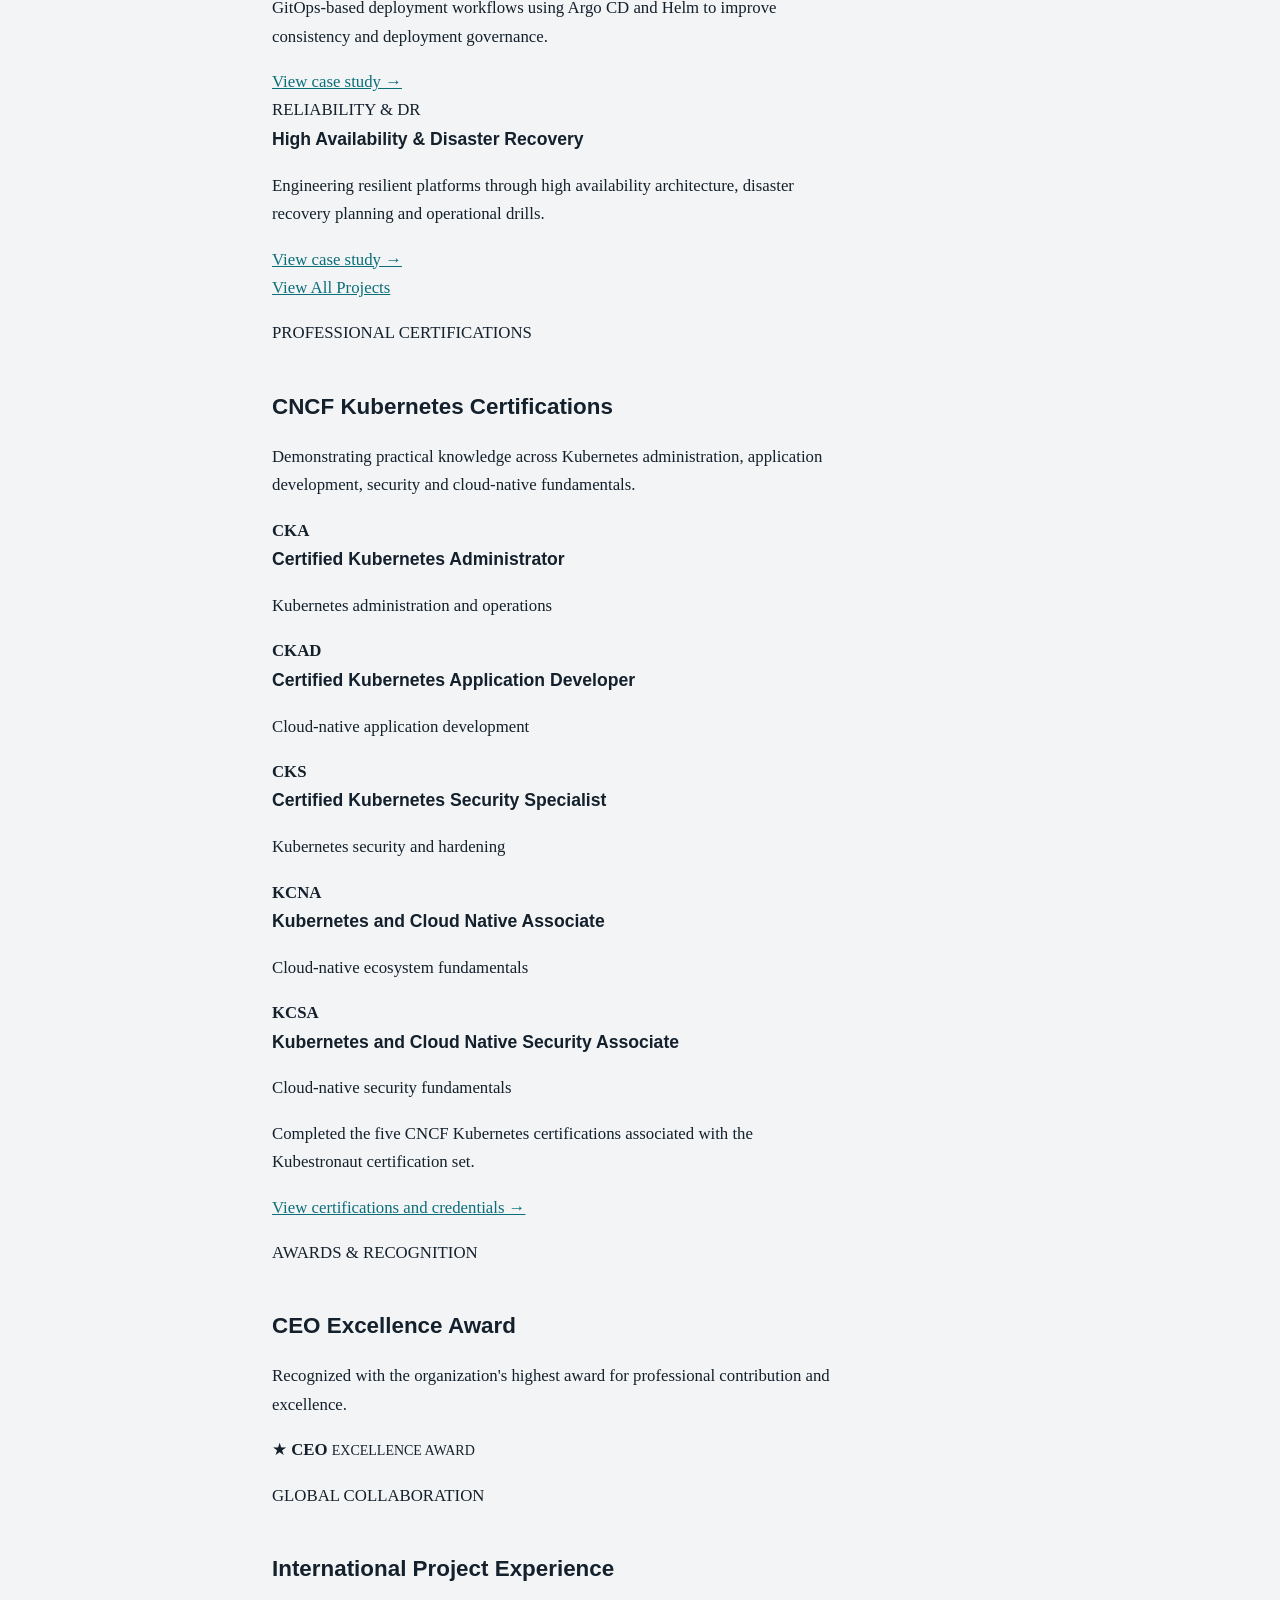
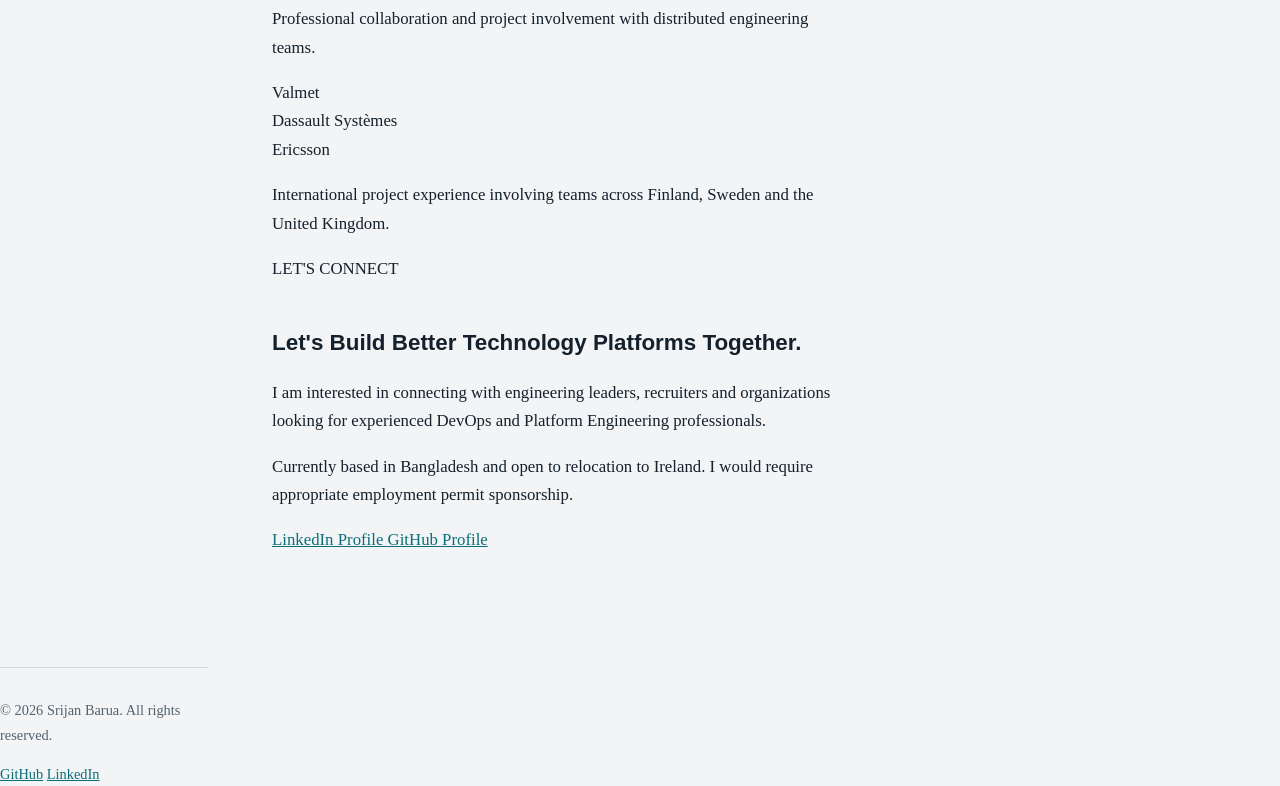
==== commit 8acc4aee: "from-traditional-devops-to-ai-driven-platform-engineering" ====
--- a/index.html
+++ b/index.html
@@ -73,7 +73,7 @@
 
                     <p class="hero-description">
                         I am an experienced DevOps and Platform Engineering
-                        professional with 14+ years of experience building,
+                        professional with 15+ years of experience building,
                         automating and operating enterprise technology platforms.
                         My focus areas include Kubernetes, cloud-native
                         infrastructure, GitOps, DevSecOps, reliability
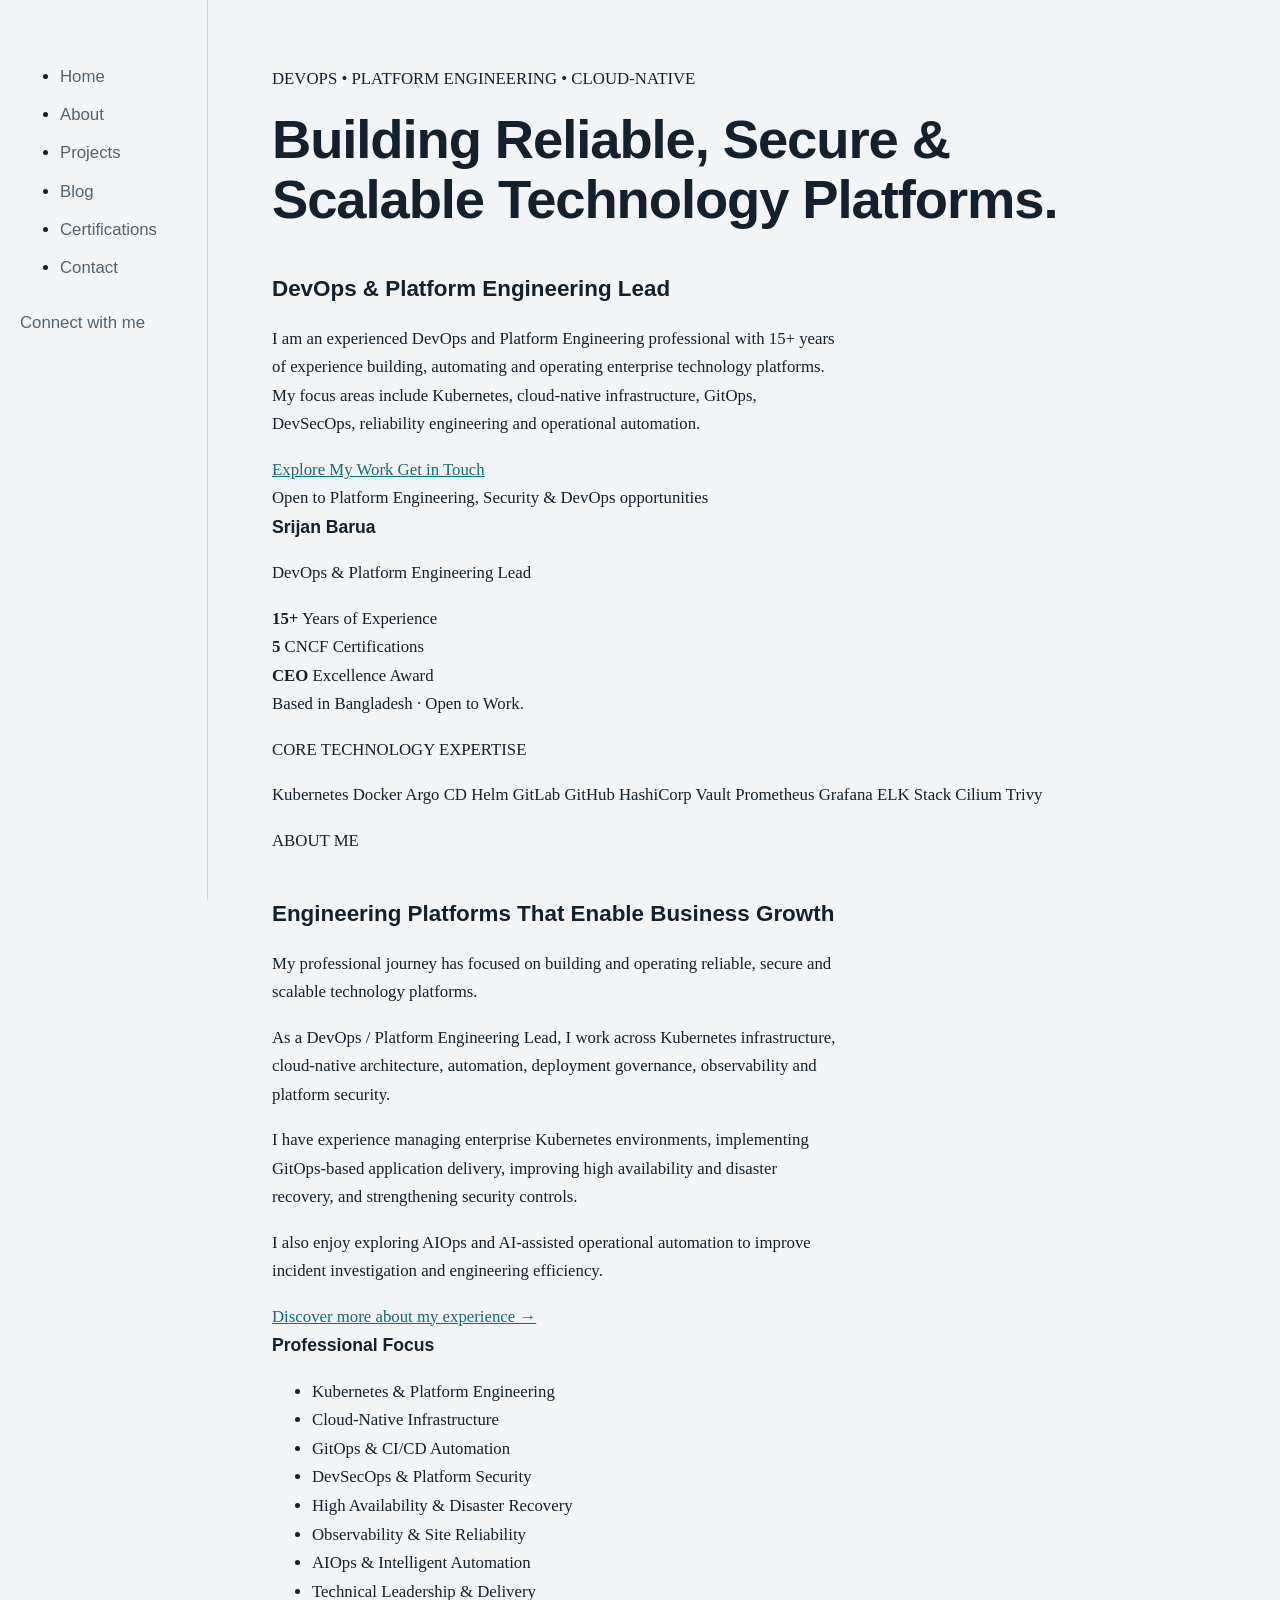
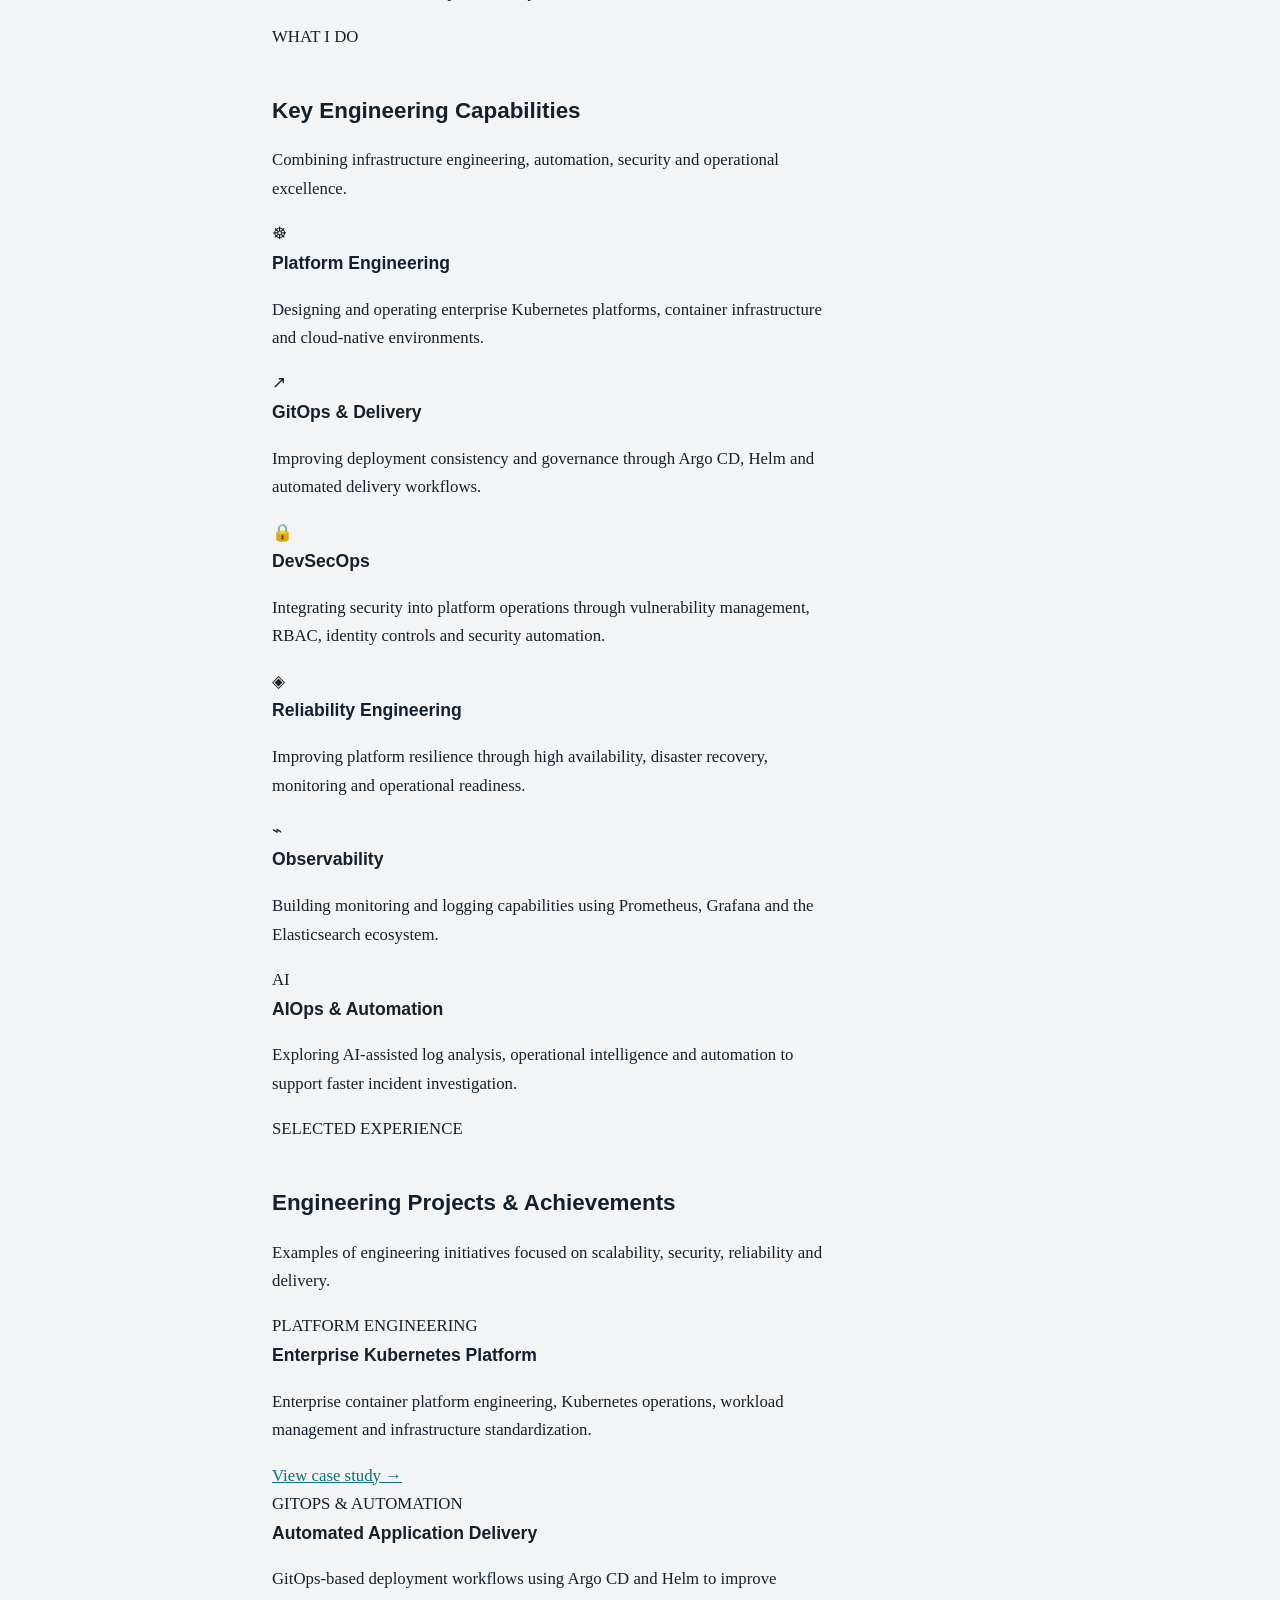
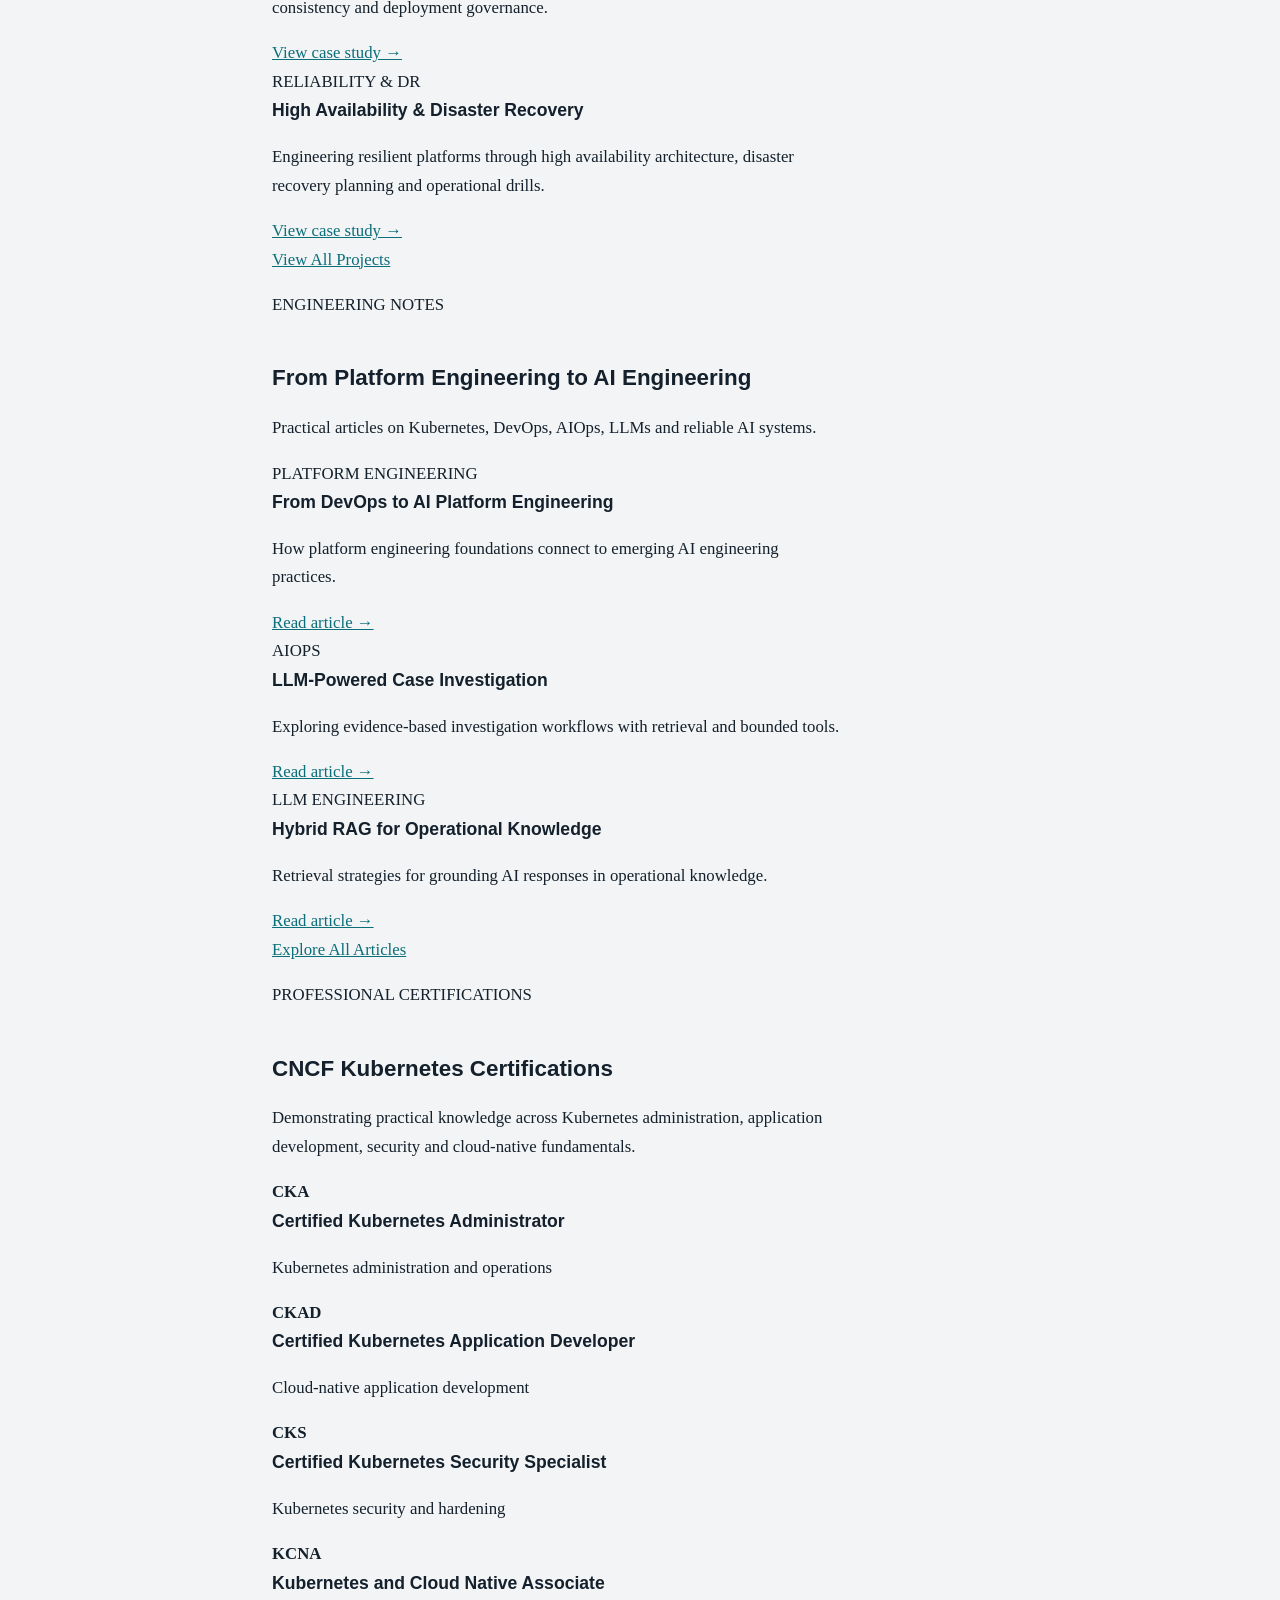
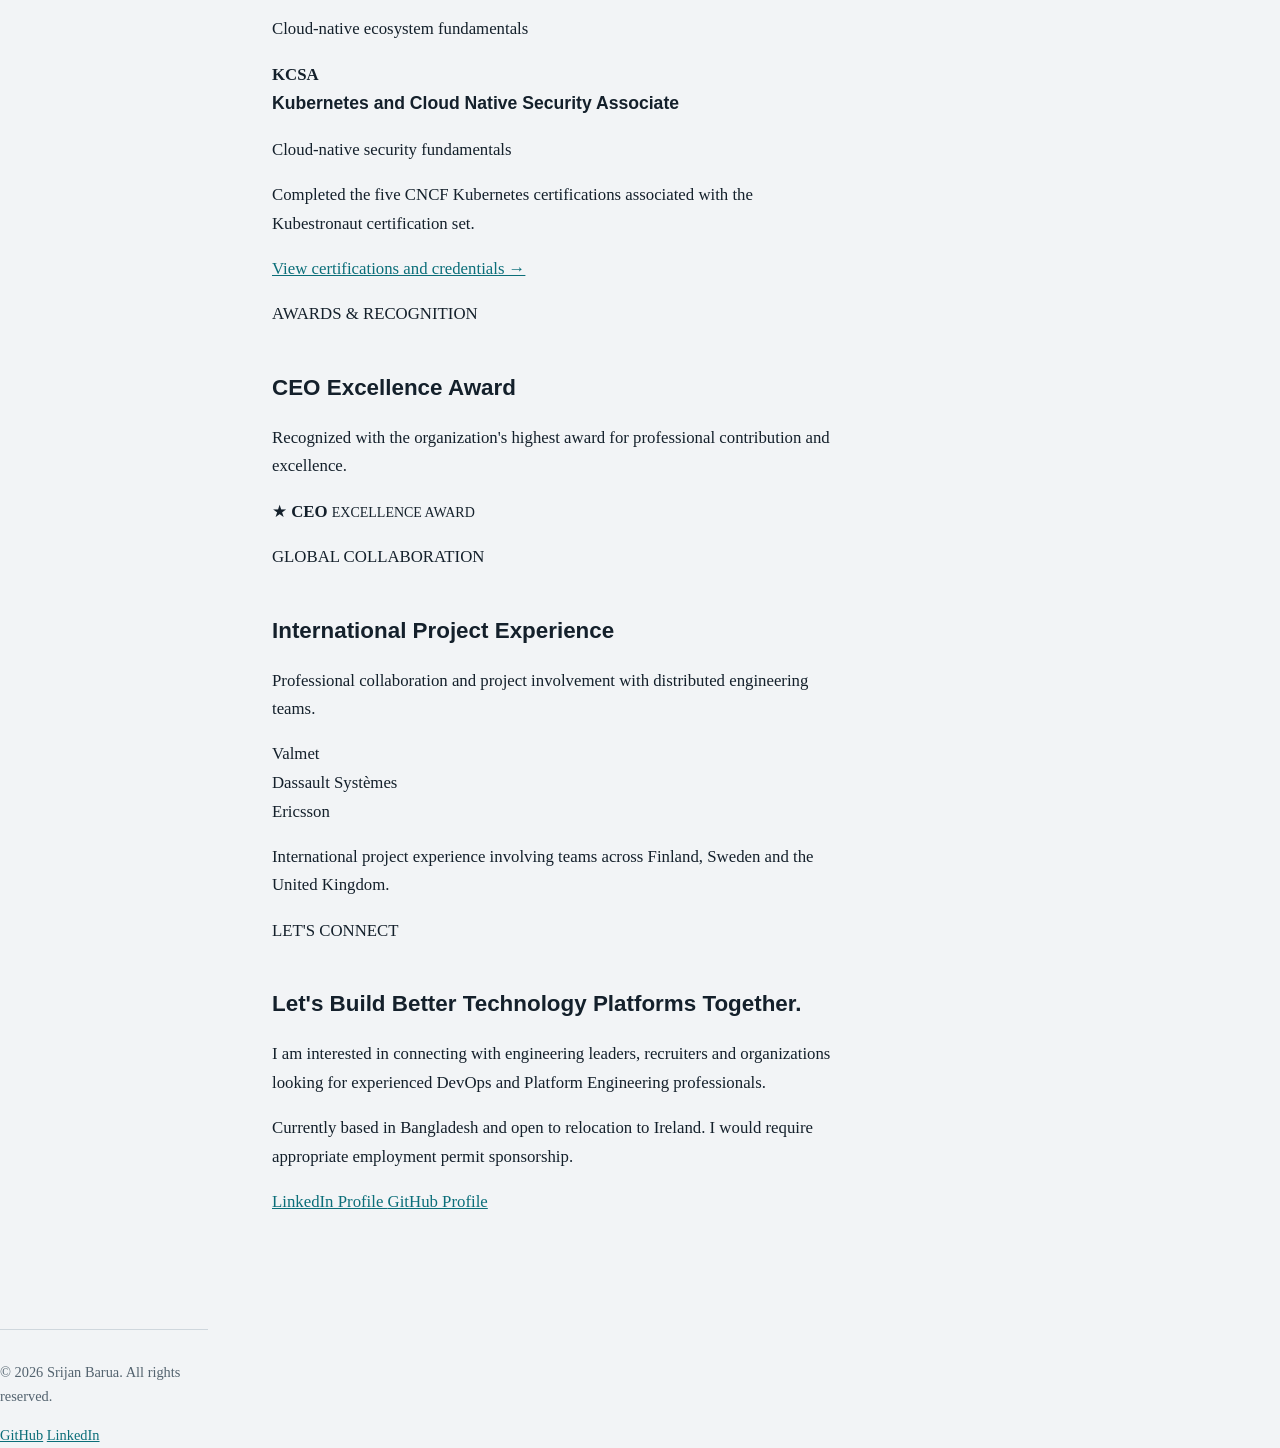
==== commit 22251773: "Add portfolio blog navigation and article pages" ====
--- a/index.html
+++ b/index.html
@@ -30,12 +30,13 @@
     <!-- Navigation -->
     <header class="site-header">
         <nav class="navbar container">
-            <a href="index.html" class="logo">SB<span>.</span></a>
+            <a href="index.html" class="logo"><span></span></a>
 
             <ul class="nav-links">
                 <li><a href="index.html" class="active">Home</a></li>
                 <li><a href="about.html">About</a></li>
                 <li><a href="projects.html">Projects</a></li>
+                <li><a href="blog/index.html">Blog</a></li>
                 <li><a href="certifications.html">Certifications</a></li>
                 <li><a href="#contact">Contact</a></li>
             </ul>
@@ -58,7 +59,7 @@
                 <div class="hero-content">
 
                     <p class="eyebrow">
-                        DEVSECOPS • PLATFORM ENGINEERING • CLOUD-NATIVE
+                        DEVOPS • PLATFORM ENGINEERING • CLOUD-NATIVE
                     </p>
 
                     <h1>
@@ -100,7 +101,7 @@
                 <div class="hero-card">
                     <div class="profile-card">
 
-                        <div class="profile-initials">SB</div>
+                        <div class="profile-initials"></div>
 
                         <h3>Srijan Barua</h3>
 
@@ -109,7 +110,7 @@
                         <div class="profile-divider"></div>
 
                         <div class="profile-stat">
-                            <strong>14+</strong>
+                            <strong>15+</strong>
                             <span>Years of Experience</span>
                         </div>
 
@@ -358,6 +359,40 @@
             </div>
         </section>
 
+        <!-- Blog Preview -->
+        <section class="section" id="blog">
+            <div class="container">
+                <div class="section-heading">
+                    <p class="section-label">ENGINEERING NOTES</p>
+                    <h2>From Platform Engineering to AI Engineering</h2>
+                    <p>Practical articles on Kubernetes, DevOps, AIOps, LLMs and reliable AI systems.</p>
+                </div>
+                <div class="project-grid">
+                    <article class="project-card">
+                        <span class="project-category">PLATFORM ENGINEERING</span>
+                        <h3>From DevOps to AI Platform Engineering</h3>
+                        <p>How platform engineering foundations connect to emerging AI engineering practices.</p>
+                        <a href="blog/01-devops-to-ai-platform-engineering.html">Read article →</a>
+                    </article>
+                    <article class="project-card">
+                        <span class="project-category">AIOPS</span>
+                        <h3>LLM-Powered Case Investigation</h3>
+                        <p>Exploring evidence-based investigation workflows with retrieval and bounded tools.</p>
+                        <a href="blog/02-llm-powered-aiops.html">Read article →</a>
+                    </article>
+                    <article class="project-card">
+                        <span class="project-category">LLM ENGINEERING</span>
+                        <h3>Hybrid RAG for Operational Knowledge</h3>
+                        <p>Retrieval strategies for grounding AI responses in operational knowledge.</p>
+                        <a href="blog/03-hybrid-rag.html">Read article →</a>
+                    </article>
+                </div>
+                <div class="center-action">
+                    <a href="blog/index.html" class="btn btn-secondary">Explore All Articles</a>
+                </div>
+            </div>
+        </section>
+
         <!-- Certifications -->
         <section class="section section-dark" id="certifications">
             <div class="container">
--- a/css/style.css
+++ b/css/style.css
@@ -26,3 +26,24 @@
 code{font-family:ui-monospace,Menlo,Consolas,monospace}
 footer{margin-top:4rem;padding-top:1rem;border-top:1px solid var(--line);color:var(--mute);font-size:.9rem}
 @media (max-width:720px){body{display:block}nav{position:static;height:auto;border:0;border-bottom:1px solid var(--line);display:flex;flex-wrap:wrap;gap:.25rem 1rem;padding:1rem}nav .name{width:100%;margin:0}dl{grid-template-columns:1fr}}
+
+
+/* Blog additions — uses the existing portfolio theme variables and typography */
+.blog-intro{margin-bottom:2.5rem}
+.blog-list{display:grid;gap:0}
+.blog-card{padding:1.25rem 0;border-top:1px solid var(--line)}
+.blog-card h2{margin:.35rem 0 .5rem;font-size:1.35rem}
+.blog-card .blog-meta{font-family:"Archivo",sans-serif;font-size:.85rem;color:var(--mute)}
+.blog-card .blog-excerpt{margin:.4rem 0 .75rem}
+.blog-card .blog-tags{display:flex;flex-wrap:wrap;gap:.35rem}
+.blog-card .blog-tags span{display:inline-block;border:1px solid var(--line);border-radius:3px;padding:.1rem .5rem;font:.8rem "Archivo",sans-serif;color:var(--mute)}
+.blog-card a.read-link{font-family:"Archivo",sans-serif;font-weight:600}
+.article-header{padding-bottom:1rem;border-bottom:1px solid var(--line);margin-bottom:2rem}
+.article-header .meta{margin:.25rem 0}
+.article-content h2{margin-top:2rem}
+.article-content h3{margin-top:1.25rem}
+.article-content blockquote{border-left:3px solid var(--accent);margin:1.5rem 0;padding:.25rem 1rem;color:var(--mute)}
+.article-nav{display:flex;flex-wrap:wrap;justify-content:space-between;gap:1rem;border-top:1px solid var(--line);padding-top:1rem;margin-top:2.5rem}
+.status-note{border:1px solid var(--line);padding:.75rem 1rem;color:var(--mute);font-size:.9rem}
+.home-blog-preview{margin:2rem 0;padding:1.5rem 0;border-top:1px solid var(--line);border-bottom:1px solid var(--line)}
+@media(max-width:720px){.article-nav{display:block}.article-nav a{display:block;margin:.5rem 0}}
